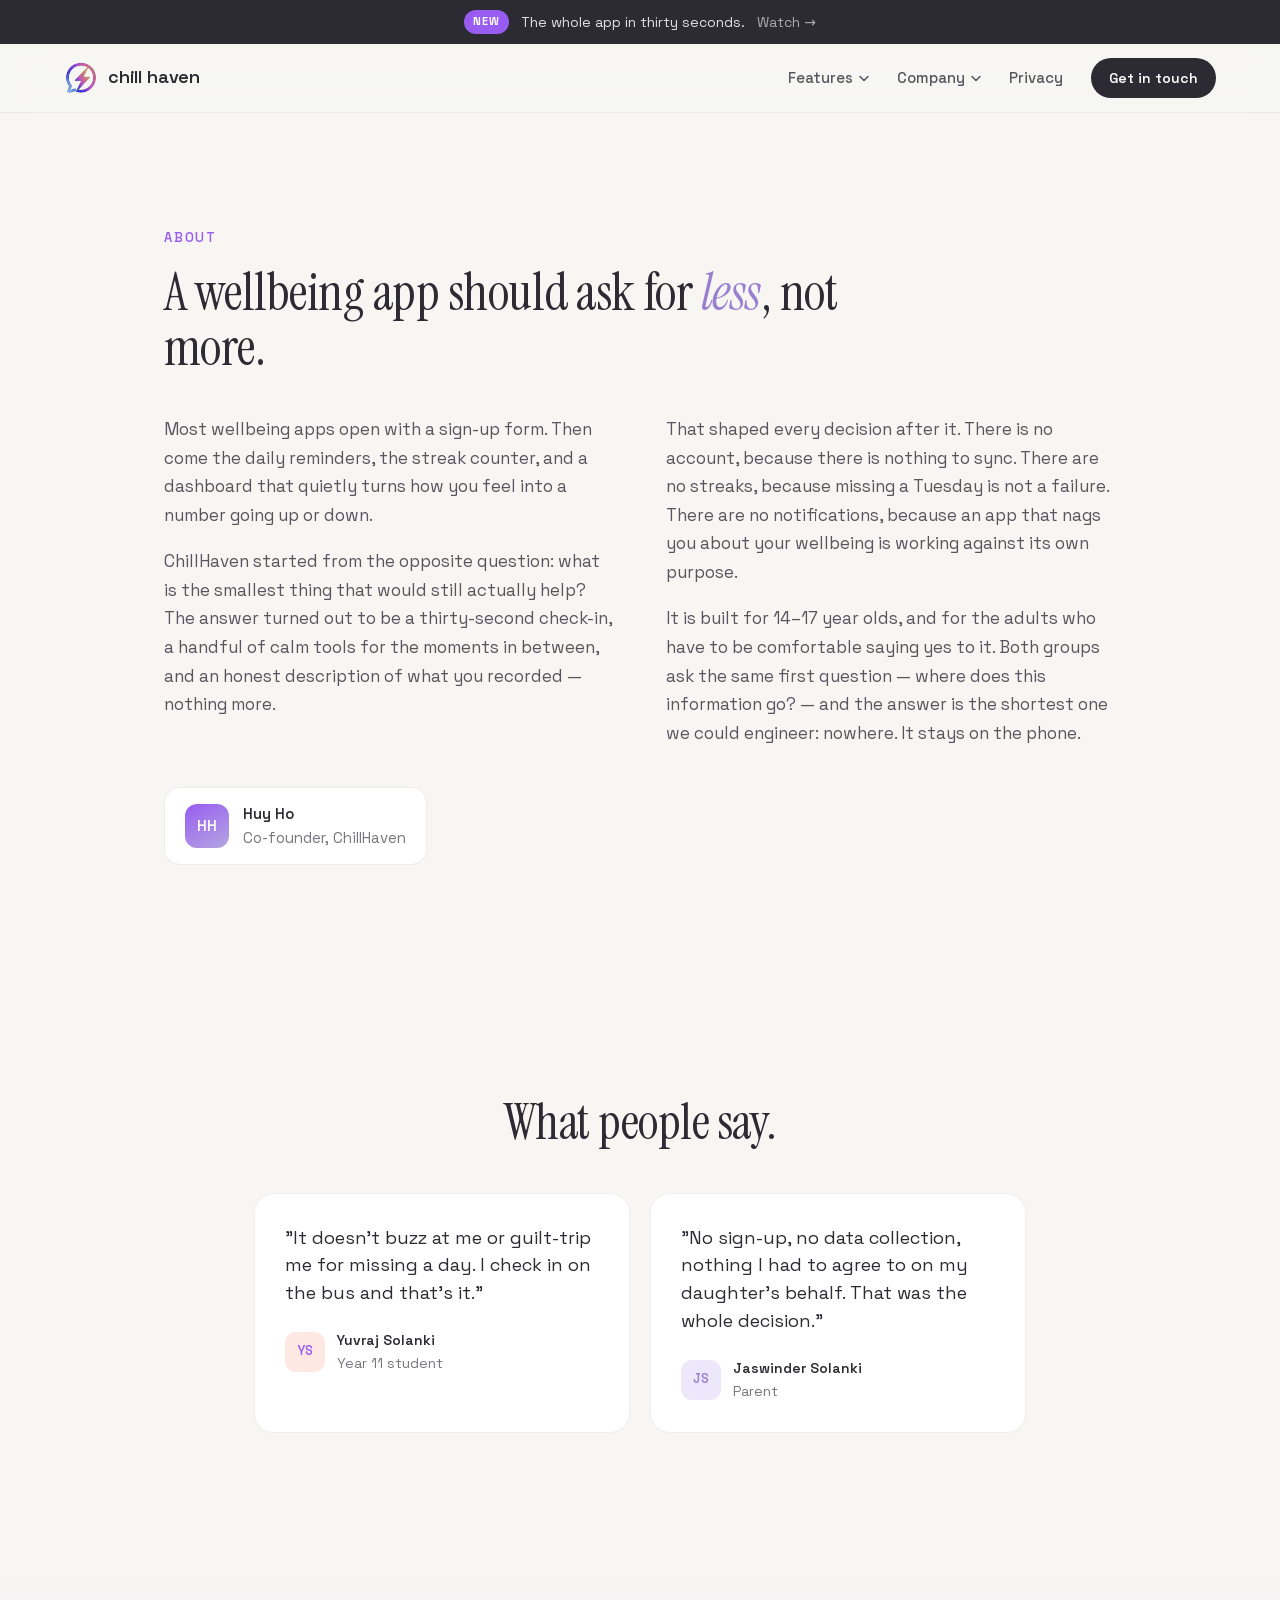
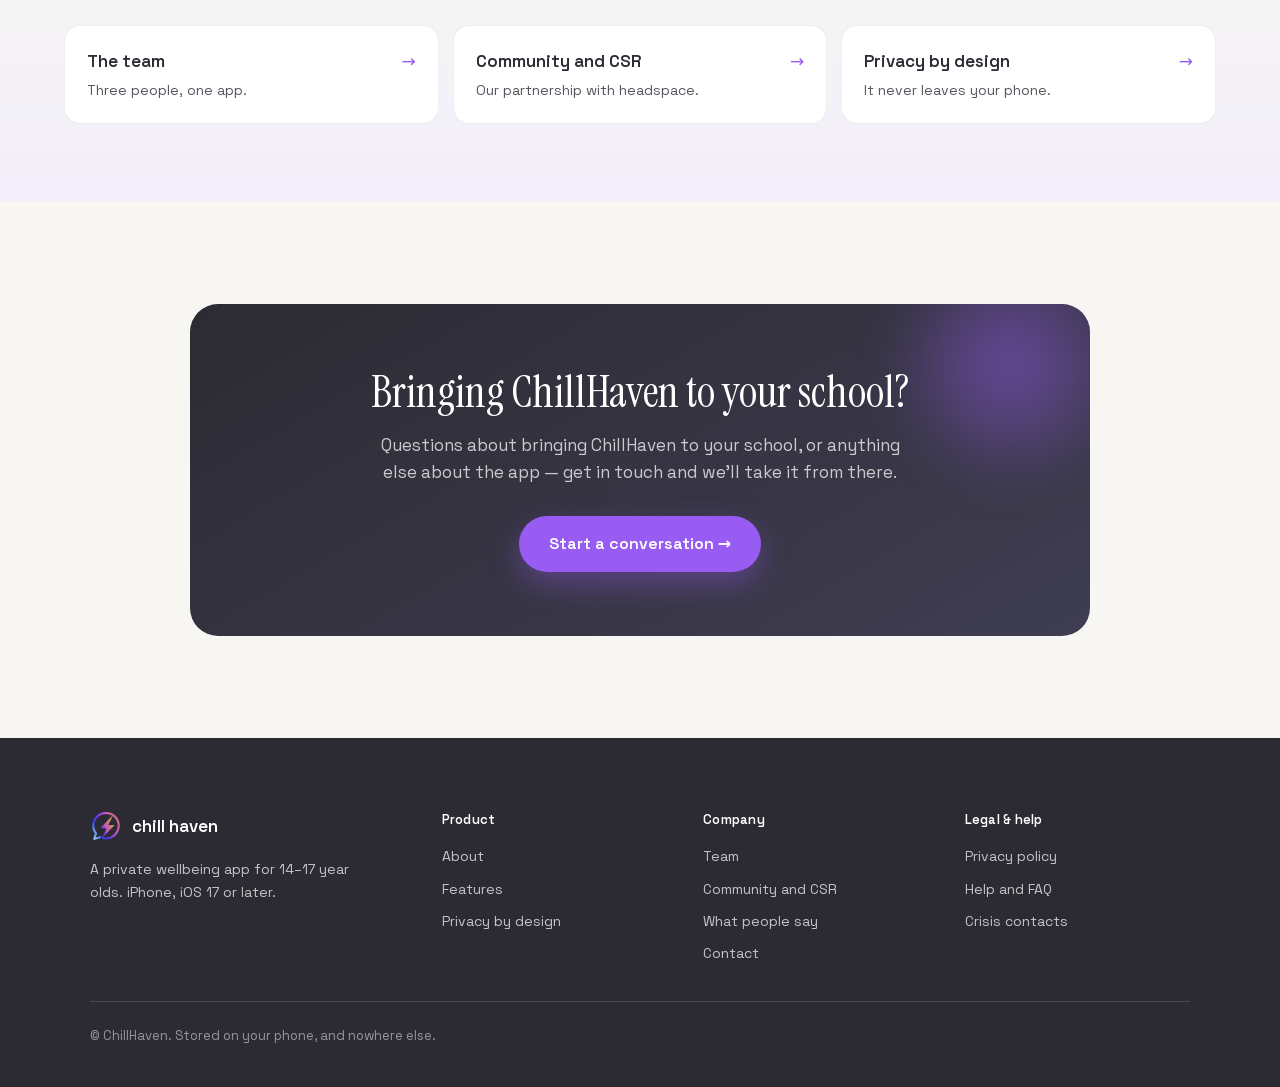
==== about.html @ 998ccf7f "Give every nav item its own page The header mixed same-page anchors with real pages, so half the nav" ====
<!doctype html>
<html lang="en"><head><meta charset="utf-8"><meta name="viewport" content="width=device-width, initial-scale=1"><title>About — ChillHaven</title><meta name="description" content="Why ChillHaven asks for less, not more: no account, no streaks, no notifications, and nothing that leaves the phone."><meta name="theme-color" content="#f7f6f3"><link rel="icon" href="assets/logo.webp" type="image/webp"><style>
    .sc-placeholder{background:color-mix(in srgb,currentColor 8%,transparent);
      border:1px solid color-mix(in srgb,currentColor 50%,transparent);
      border-radius:2px;box-sizing:border-box;overflow:hidden}
    @keyframes sc-shine{0%{background-position:100% 50%}100%{background-position:0% 50%}}
    html.sc-dc-streaming .sc-placeholder,
    html.sc-dc-streaming .sc-interp.sc-missing{position:relative;
      background:color-mix(in srgb,currentColor 5%,transparent);
      border-color:transparent}
    html.sc-dc-streaming .sc-placeholder::before,
    html.sc-dc-streaming .sc-interp.sc-missing::before{content:'';
      position:absolute;inset:0;pointer-events:none;
      background:linear-gradient(90deg,rgba(217,119,87,0) 25%,rgba(247,225,211,.95) 37%,rgba(217,119,87,0) 63%);
      background-size:400% 100%;animation:sc-shine 1.4s ease infinite}
    html.sc-dc-streaming .sc-placeholder:nth-child(n+9 of .sc-placeholder)::before,
    html.sc-dc-streaming .sc-interp.sc-missing:nth-child(n+9 of .sc-interp.sc-missing)::before{animation:none;
      background:color-mix(in srgb,currentColor 8%,transparent)}
    .sc-placeholder-error{padding:4px 8px;font:11px/1.4 ui-monospace,monospace;
      color:color-mix(in srgb,currentColor 70%,transparent);word-break:break-word}
    .sc-interp.sc-missing{display:inline-block;width:2em;height:1em;overflow:hidden;
      vertical-align:text-bottom;background:rgba(255,255,255,.3);border:1px solid rgba(0,0,0,.5);
      border-radius:2px;box-sizing:border-box;color:transparent;
      user-select:none}
    .sc-interp.sc-unresolved{font-family:ui-monospace,monospace;font-size:.85em;
      color:color-mix(in srgb,currentColor 50%,transparent);
      background:color-mix(in srgb,currentColor 10%,transparent);border-radius:3px;
      padding:0 3px}
    .sc-host.sc-has-error{position:relative}
    .sc-logic-error{position:absolute;top:8px;left:8px;z-index:2147483647;max-width:60ch;
      padding:6px 10px;background:#b00020;color:#fff;font:12px/1.4 ui-monospace,monospace;
      border-radius:4px;white-space:pre-wrap;pointer-events:none}
    /* Mirrors PRINT_BASELINE_CSS in apps/web deck-stage-export.ts — keep both
       in sync until dc-runtime regains a build step. */
    @media print {
      @page { margin: 0.5cm; }
      figure, table { break-inside: avoid; }
      #dc-root, #dc-root > .sc-host { height: auto; }
      *, *::before, *::after {
        print-color-adjust: exact; -webkit-print-color-adjust: exact;
        backdrop-filter: none !important; -webkit-backdrop-filter: none !important;
        animation-delay: -99s !important; animation-duration: .001s !important;
        animation-iteration-count: 1 !important; animation-fill-mode: both !important;
        animation-play-state: running !important; transition-duration: 0s !important;
      }
    }
  </style>



<style>x-dc{display:none!important}</style><style>html,body{height:100%;margin:0}#dc-root,#dc-root>.sc-host{height:100%}</style><link rel="preconnect" href="https://fonts.googleapis.com" data-dc-tpl="1"><link rel="preconnect" href="https://fonts.gstatic.com" data-dc-tpl="2"><style data-dc-tpl="3">/* latin-ext */
@font-face {
  font-family: 'Instrument Serif';
  font-style: italic;
  font-weight: 400;
  font-display: swap;
  src: url("[data-uri]") format('woff2');
  unicode-range: U+0100-02BA, U+02BD-02C5, U+02C7-02CC, U+02CE-02D7, U+02DD-02FF, U+0304, U+0308, U+0329, U+1D00-1DBF, U+1E00-1E9F, U+1EF2-1EFF, U+2020, U+20A0-20AB, U+20AD-20C0, U+2113, U+2C60-2C7F, U+A720-A7FF;
}
/* latin */
@font-face {
  font-family: 'Instrument Serif';
  font-style: italic;
  font-weight: 400;
  font-display: swap;
  src: url("[data-uri]") format('woff2');
  unicode-range: U+0000-00FF, U+0131, U+0152-0153, U+02BB-02BC, U+02C6, U+02DA, U+02DC, U+0304, U+0308, U+0329, U+2000-206F, U+20AC, U+2122, U+2191, U+2193, U+2212, U+2215, U+FEFF, U+FFFD;
}
/* latin-ext */
@font-face {
  font-family: 'Instrument Serif';
  font-style: normal;
  font-weight: 400;
  font-display: swap;
  src: url("[data-uri]") format('woff2');
  unicode-range: U+0100-02BA, U+02BD-02C5, U+02C7-02CC, U+02CE-02D7, U+02DD-02FF, U+0304, U+0308, U+0329, U+1D00-1DBF, U+1E00-1E9F, U+1EF2-1EFF, U+2020, U+20A0-20AB, U+20AD-20C0, U+2113, U+2C60-2C7F, U+A720-A7FF;
}
/* latin */
@font-face {
  font-family: 'Instrument Serif';
  font-style: normal;
  font-weight: 400;
  font-display: swap;
  src: url("[data-uri]") format('woff2');
  unicode-range: U+0000-00FF, U+0131, U+0152-0153, U+02BB-02BC, U+02C6, U+02DA, U+02DC, U+0304, U+0308, U+0329, U+2000-206F, U+20AC, U+2122, U+2191, U+2193, U+2212, U+2215, U+FEFF, U+FFFD;
}
/* vietnamese */
@font-face {
  font-family: 'Space Grotesk';
  font-style: normal;
  font-weight: 400;
  font-display: swap;
  src: url("[data-uri]") format('woff2');
  unicode-range: U+0102-0103, U+0110-0111, U+0128-0129, U+0168-0169, U+01A0-01A1, U+01AF-01B0, U+0300-0301, U+0303-0304, U+0308-0309, U+0323, U+0329, U+1EA0-1EF9, U+20AB;
}
/* latin-ext */
@font-face {
  font-family: 'Space Grotesk';
  font-style: normal;
  font-weight: 400;
  font-display: swap;
  src: url("[data-uri]") format('woff2');
  unicode-range: U+0100-02BA, U+02BD-02C5, U+02C7-02CC, U+02CE-02D7, U+02DD-02FF, U+0304, U+0308, U+0329, U+1D00-1DBF, U+1E00-1E9F, U+1EF2-1EFF, U+2020, U+20A0-20AB, U+20AD-20C0, U+2113, U+2C60-2C7F, U+A720-A7FF;
}
/* latin */
@font-face {
  font-family: 'Space Grotesk';
  font-style: normal;
  font-weight: 400;
  font-display: swap;
  src: url("[data-uri]") format('woff2');
  unicode-range: U+0000-00FF, U+0131, U+0152-0153, U+02BB-02BC, U+02C6, U+02DA, U+02DC, U+0304, U+0308, U+0329, U+2000-206F, U+20AC, U+2122, U+2191, U+2193, U+2212, U+2215, U+FEFF, U+FFFD;
}
/* vietnamese */
@font-face {
  font-family: 'Space Grotesk';
  font-style: normal;
  font-weight: 500;
  font-display: swap;
  src: url("[data-uri]") format('woff2');
  unicode-range: U+0102-0103, U+0110-0111, U+0128-0129, U+0168-0169, U+01A0-01A1, U+01AF-01B0, U+0300-0301, U+0303-0304, U+0308-0309, U+0323, U+0329, U+1EA0-1EF9, U+20AB;
}
/* latin-ext */
@font-face {
  font-family: 'Space Grotesk';
  font-style: normal;
  font-weight: 500;
  font-display: swap;
  src: url("[data-uri]") format('woff2');
  unicode-range: U+0100-02BA, U+02BD-02C5, U+02C7-02CC, U+02CE-02D7, U+02DD-02FF, U+0304, U+0308, U+0329, U+1D00-1DBF, U+1E00-1E9F, U+1EF2-1EFF, U+2020, U+20A0-20AB, U+20AD-20C0, U+2113, U+2C60-2C7F, U+A720-A7FF;
}
/* latin */
@font-face {
  font-family: 'Space Grotesk';
  font-style: normal;
  font-weight: 500;
  font-display: swap;
  src: url("[data-uri]") format('woff2');
  unicode-range: U+0000-00FF, U+0131, U+0152-0153, U+02BB-02BC, U+02C6, U+02DA, U+02DC, U+0304, U+0308, U+0329, U+2000-206F, U+20AC, U+2122, U+2191, U+2193, U+2212, U+2215, U+FEFF, U+FFFD;
}
/* vietnamese */
@font-face {
  font-family: 'Space Grotesk';
  font-style: normal;
  font-weight: 600;
  font-display: swap;
  src: url("[data-uri]") format('woff2');
  unicode-range: U+0102-0103, U+0110-0111, U+0128-0129, U+0168-0169, U+01A0-01A1, U+01AF-01B0, U+0300-0301, U+0303-0304, U+0308-0309, U+0323, U+0329, U+1EA0-1EF9, U+20AB;
}
/* latin-ext */
@font-face {
  font-family: 'Space Grotesk';
  font-style: normal;
  font-weight: 600;
  font-display: swap;
  src: url("[data-uri]") format('woff2');
  unicode-range: U+0100-02BA, U+02BD-02C5, U+02C7-02CC, U+02CE-02D7, U+02DD-02FF, U+0304, U+0308, U+0329, U+1D00-1DBF, U+1E00-1E9F, U+1EF2-1EFF, U+2020, U+20A0-20AB, U+20AD-20C0, U+2113, U+2C60-2C7F, U+A720-A7FF;
}
/* latin */
@font-face {
  font-family: 'Space Grotesk';
  font-style: normal;
  font-weight: 600;
  font-display: swap;
  src: url("[data-uri]") format('woff2');
  unicode-range: U+0000-00FF, U+0131, U+0152-0153, U+02BB-02BC, U+02C6, U+02DA, U+02DC, U+0304, U+0308, U+0329, U+2000-206F, U+20AC, U+2122, U+2191, U+2193, U+2212, U+2215, U+FEFF, U+FFFD;
}
/* vietnamese */
@font-face {
  font-family: 'Space Grotesk';
  font-style: normal;
  font-weight: 700;
  font-display: swap;
  src: url("[data-uri]") format('woff2');
  unicode-range: U+0102-0103, U+0110-0111, U+0128-0129, U+0168-0169, U+01A0-01A1, U+01AF-01B0, U+0300-0301, U+0303-0304, U+0308-0309, U+0323, U+0329, U+1EA0-1EF9, U+20AB;
}
/* latin-ext */
@font-face {
  font-family: 'Space Grotesk';
  font-style: normal;
  font-weight: 700;
  font-display: swap;
  src: url("[data-uri]") format('woff2');
  unicode-range: U+0100-02BA, U+02BD-02C5, U+02C7-02CC, U+02CE-02D7, U+02DD-02FF, U+0304, U+0308, U+0329, U+1D00-1DBF, U+1E00-1E9F, U+1EF2-1EFF, U+2020, U+20A0-20AB, U+20AD-20C0, U+2113, U+2C60-2C7F, U+A720-A7FF;
}
/* latin */
@font-face {
  font-family: 'Space Grotesk';
  font-style: normal;
  font-weight: 700;
  font-display: swap;
  src: url("[data-uri]") format('woff2');
  unicode-range: U+0000-00FF, U+0131, U+0152-0153, U+02BB-02BC, U+02C6, U+02DA, U+02DC, U+0304, U+0308, U+0329, U+2000-206F, U+20AC, U+2122, U+2191, U+2193, U+2212, U+2215, U+FEFF, U+FFFD;
}
</style><style data-dc-tpl="5">
  *{box-sizing:border-box}
  html{scroll-behavior:smooth}
  body{margin:0;background:#f7f6f3;color:#2c2b33;font-family:'Space Grotesk',system-ui,sans-serif;-webkit-font-smoothing:antialiased;font-size:17px;line-height:1.6}
  a{color:#995cf2;text-decoration:none}
  a:hover{color:#7a44cc}
  ::selection{background:#ffd9d3;color:#2c2b33}
  @keyframes floaty{0%,100%{transform:translateY(0)}50%{transform:translateY(-14px)}}
  @keyframes drift{0%,100%{transform:translate(0,0) scale(1)}50%{transform:translate(24px,-20px) scale(1.08)}}
  @keyframes breathe{0%,100%{transform:scale(1);opacity:.5}50%{transform:scale(1.18);opacity:.9}}
</style>
<style>
  .ch-bar{background:#2c2b33;color:rgba(255,255,255,.86);font-size:14px}
  .ch-bar a{display:flex;align-items:center;justify-content:center;gap:12px;
    max-width:1200px;margin:0 auto;padding:10px 24px;color:inherit;flex-wrap:wrap}
  .ch-bar a:hover{color:#fff}
  .ch-bar .tag{background:#995cf2;color:#fff;font-size:11px;font-weight:700;
    letter-spacing:.1em;text-transform:uppercase;padding:3px 9px;border-radius:999px}
  .ch-bar .go{color:rgba(255,255,255,.6)}

  .ch-nav-links{display:flex;align-items:center;gap:28px}
  .ch-link{color:#57565f;font-size:15px;font-weight:500}
  .ch-link:hover{color:#2c2b33}
  .ch-link[aria-current="page"]{color:#995cf2}

  .ch-menu{position:relative}
  .ch-menu-t{appearance:none;border:0;background:none;padding:0;cursor:pointer;
    display:inline-flex;align-items:center;gap:6px;
    font:inherit;font-size:15px;font-weight:500;color:#57565f;letter-spacing:inherit}
  .ch-menu-t:hover,.ch-menu:hover .ch-menu-t,.ch-menu:focus-within .ch-menu-t{color:#2c2b33}
  .ch-menu-t svg{transition:transform .18s ease}
  .ch-menu:hover .ch-menu-t svg,.ch-menu:focus-within .ch-menu-t svg{transform:rotate(180deg)}

  .ch-menu-p{position:absolute;top:calc(100% + 14px);left:-20px;z-index:80;
    width:min(92vw,560px);background:#fff;border:1px solid rgba(44,43,51,.08);
    border-radius:18px;box-shadow:0 30px 60px -24px rgba(44,43,51,.34);
    padding:20px;opacity:0;visibility:hidden;transform:translateY(-8px);
    transition:opacity .18s ease,transform .18s ease,visibility .18s}
  .ch-menu:hover .ch-menu-p,.ch-menu:focus-within .ch-menu-p{opacity:1;visibility:visible;transform:none}
  .ch-menu-p::before{content:"";position:absolute;top:-14px;left:0;right:0;height:14px}
  .ch-menu-h{margin:0 0 14px 8px;font-size:11px;font-weight:700;letter-spacing:.14em;
    text-transform:uppercase;color:#9a7fd0}
  .ch-menu-g{display:grid;grid-template-columns:1fr 1fr;gap:4px}
  .ch-menu-g a{display:flex;gap:12px;padding:10px;border-radius:12px;color:#2c2b33}
  .ch-menu-g a:hover{background:#f4f1fb;color:#2c2b33}
  .ch-menu-g strong{display:block;font-size:15px;font-weight:600}
  .ch-menu-g em{display:block;font-style:normal;font-size:13px;color:#57565f;margin-top:2px}
  .ch-thumb{flex:none;width:34px;height:46px;border-radius:7px;overflow:hidden;
    background:linear-gradient(170deg,#fff2ef,#efeafb);border:1px solid rgba(44,43,51,.1);
    background-size:cover;background-position:center top}
  .ch-dot{flex:none;width:34px;height:34px;border-radius:11px;display:grid;place-items:center;
    background:#f4f1fb;color:#995cf2;font-size:13px;font-weight:700;align-self:flex-start}

  @media (max-width:920px){
    .ch-nav-links{gap:16px}
    .ch-hide-sm{display:none}
    .ch-menu-p{position:fixed;left:12px;right:12px;width:auto;top:auto;margin-top:14px}
    .ch-menu-g{grid-template-columns:1fr}
  }
  @media (max-width:560px){
    .ch-nav{padding:12px 16px !important;gap:12px !important}
    .ch-brand-word{display:none}
    .ch-nav-links{gap:14px}
    .ch-menu-t{font-size:14px}
    .ch-cta{padding:8px 14px !important;font-size:13px !important}
    .ch-bar a{padding:9px 16px;gap:8px;font-size:13px}
  }
</style>
</head>
<body>
<div id="dc-root"><div class="sc-host" data-sc-name="index"><div data-dc-tpl="6" style="overflow-x: hidden;"><div class="ch-bar">
  <a href="index.html#film"><span class="tag">New</span><span>The whole app in thirty seconds.</span><span class="go">Watch &rarr;</span></a>
</div>
<header style="position: sticky; top: 0px; z-index: 60; backdrop-filter: blur(14px); background: rgba(247, 246, 243, 0.78); border-bottom: 1px solid rgba(44, 43, 51, 0.07);">
  <nav class="ch-nav" style="max-width: 1200px; margin: 0px auto; padding: 14px 24px; display: flex; align-items: center; gap: 24px;">
    <a href="index.html" style="display: flex; align-items: center; gap: 10px; color: rgb(44, 43, 51); font-weight: 600; letter-spacing: -0.01em;">
      <span style="display:grid;place-items:center;width:34px;height:34px;border-radius:11px;overflow:hidden;background:transparent;flex:none;"><img src="assets/mark.webp" alt="" width="34" height="34" style="width:100%;height:100%;object-fit:contain;display:block;"></span>
      <span class="ch-brand-word" style="font-size: 18px;">chill haven</span>
    </a>
    <div style="flex: 1 1 0%;"></div>
    <div class="ch-nav-links">
      <div class="ch-menu">
        <button class="ch-menu-t" type="button">Features<svg width="10" height="7" viewBox="0 0 10 7" fill="none" aria-hidden="true"><path d="M1 1.5 5 5.5 9 1.5" stroke="currentColor" stroke-width="1.6" stroke-linecap="round" stroke-linejoin="round"/></svg></button>
        <div class="ch-menu-p">
          <p class="ch-menu-h">Features</p>
          <div class="ch-menu-g"><a href="check-in.html"><span class="ch-thumb" style="background-image:url(&quot;assets/checkIn.webp&quot;)"></span><span><strong>Check In</strong><em>Thirty seconds, then you're done</em></span></a><a href="sleep.html"><span class="ch-thumb" style="background-image:url(&quot;assets/sleep.webp&quot;)"></span><span><strong>Sleep</strong><em>Bedtime, wake time, how it went</em></span></a><a href="routines.html"><span class="ch-thumb" style="background-image:url(&quot;assets/routines.webp&quot;)"></span><span><strong>Routines</strong><em>No streak to break</em></span></a><a href="calm-tools.html"><span class="ch-thumb" style="background-image:url(&quot;assets/calmTools.webp&quot;)"></span><span><strong>Calm Tools</strong><em>For when you need to slow down</em></span></a><a href="insights.html"><span class="ch-thumb" style="background-image:url(&quot;assets/insights.webp&quot;)"></span><span><strong>Insights</strong><em>Trends, in ordinary sentences</em></span></a></div>
        </div>
      </div>
      <div class="ch-menu">
        <button class="ch-menu-t" type="button">Company<svg width="10" height="7" viewBox="0 0 10 7" fill="none" aria-hidden="true"><path d="M1 1.5 5 5.5 9 1.5" stroke="currentColor" stroke-width="1.6" stroke-linecap="round" stroke-linejoin="round"/></svg></button>
        <div class="ch-menu-p">
          <p class="ch-menu-h">Company</p>
          <div class="ch-menu-g"><a href="about.html"><span class="ch-dot">A</span><span><strong>About</strong><em>Why the app asks for less</em></span></a><a href="team.html"><span class="ch-dot">T</span><span><strong>Team</strong><em>Three people, one app</em></span></a><a href="community.html"><span class="ch-dot">C</span><span><strong>Community and CSR</strong><em>Our partnership with headspace</em></span></a><a href="support.html"><span class="ch-dot">H</span><span><strong>Help and FAQ</strong><em>Common questions, answered</em></span></a></div>
        </div>
      </div>
      <a class="ch-link ch-hide-sm" href="privacy.html">Privacy</a>
      <a class="ch-cta" href="support.html#contact" style="display: inline-flex; align-items: center; padding: 9px 18px; border-radius: 999px; background: rgb(44, 43, 51); color: rgb(255, 255, 255); font-size: 14px; font-weight: 600;">Get in touch</a>
    </div>
  </nav>
</header><section data-dc-tpl="68" id="about" style="padding: clamp(72px, 9vw, 130px) 0px;">
  <div data-dc-tpl="69" style="max-width: 1000px; margin: 0px auto; padding: 0px 24px;">
    <p data-dc-tpl="70" data-reveal="" style="margin: 0px; font-size: 13px; font-weight: 600; letter-spacing: 0.14em; text-transform: uppercase; color: rgb(153, 92, 242); opacity: 0; transform: translateY(28px); transition: opacity 0.8s cubic-bezier(0.2, 0.7, 0.2, 1), transform 0.8s cubic-bezier(0.2, 0.7, 0.2, 1);">About</p>
    <h2 data-dc-tpl="71" data-reveal="" data-reveal-delay="60" style="margin: 16px 0px 0px; max-width: 760px; font-family: &quot;Instrument Serif&quot;, serif; font-weight: 400; font-size: clamp(30px, 4.4vw, 52px); line-height: 1.06; letter-spacing: -0.01em; opacity: 0; transform: translateY(28px); transition: opacity 0.8s cubic-bezier(0.2, 0.7, 0.2, 1) 60ms, transform 0.8s cubic-bezier(0.2, 0.7, 0.2, 1) 60ms;">A wellbeing app should ask for <span data-dc-tpl="72" style="font-style: italic; color: rgb(154, 127, 208);">less</span>, not more.</h2>
    <div data-dc-tpl="73" style="margin: 40px 0px 0px; display: grid; grid-template-columns: 1fr 1fr; gap: clamp(24px, 4vw, 56px);">
      <div data-dc-tpl="74" data-reveal="" data-reveal-delay="80" style="font-size: 17px; color: rgb(87, 86, 95); line-height: 1.68; opacity: 0; transform: translateY(28px); transition: opacity 0.8s cubic-bezier(0.2, 0.7, 0.2, 1) 80ms, transform 0.8s cubic-bezier(0.2, 0.7, 0.2, 1) 80ms;">
        <p data-dc-tpl="75" style="margin: 0px 0px 18px;">Most wellbeing apps open with a sign-up form. Then come the daily reminders, the streak counter, and a dashboard that quietly turns how you feel into a number going up or down.</p>
        <p data-dc-tpl="76" style="margin: 0px;">ChillHaven started from the opposite question: what is the smallest thing that would still actually help? The answer turned out to be a thirty-second check-in, a handful of calm tools for the moments in between, and an honest description of what you recorded — nothing more.</p>
      </div>
      <div data-dc-tpl="77" data-reveal="" data-reveal-delay="160" style="font-size: 17px; color: rgb(87, 86, 95); line-height: 1.68; opacity: 0; transform: translateY(28px); transition: opacity 0.8s cubic-bezier(0.2, 0.7, 0.2, 1) 160ms, transform 0.8s cubic-bezier(0.2, 0.7, 0.2, 1) 160ms;">
        <p data-dc-tpl="78" style="margin: 0px 0px 18px;">That shaped every decision after it. There is no account, because there is nothing to sync. There are no streaks, because missing a Tuesday is not a failure. There are no notifications, because an app that nags you about your wellbeing is working against its own purpose.</p>
        <p data-dc-tpl="79" style="margin: 0px;">It is built for 14–17 year olds, and for the adults who have to be comfortable saying yes to it. Both groups ask the same first question — where does this information go? — and the answer is the shortest one we could engineer: nowhere. It stays on the phone.</p>
      </div>
    </div>
    <div data-dc-tpl="80" data-reveal="" data-reveal-delay="200" style="margin: 40px 0px 0px; display: inline-flex; align-items: center; gap: 14px; padding: 14px 20px; border-radius: 16px; background: rgb(255, 255, 255); border: 1px solid rgba(44, 43, 51, 0.08); opacity: 0; transform: translateY(28px); transition: opacity 0.8s cubic-bezier(0.2, 0.7, 0.2, 1) 200ms, transform 0.8s cubic-bezier(0.2, 0.7, 0.2, 1) 200ms;">
      <span data-dc-tpl="81" style="display: grid; place-items: center; width: 44px; height: 44px; border-radius: 12px; background: linear-gradient(150deg, rgb(153, 92, 242), rgb(179, 166, 224)); color: rgb(255, 255, 255); font-weight: 600; font-size: 15px;">HH</span>
      <span data-dc-tpl="82" style="font-size: 15px; color: rgb(44, 43, 51);"><strong data-dc-tpl="83" style="font-weight: 600;">Huy Ho</strong><br data-dc-tpl="84"><span data-dc-tpl="85" style="color: rgb(120, 118, 127);">Co-founder, ChillHaven</span></span>
    </div>
  </div></section><section data-dc-tpl="211" id="voices" style="padding: clamp(72px, 9vw, 120px) 0px;">
  <div data-dc-tpl="212" style="max-width: 820px; margin: 0px auto; padding: 0px 24px;">
    <h2 data-dc-tpl="213" data-reveal="" style="margin: 0px 0px 44px; font-family: &quot;Instrument Serif&quot;, serif; font-weight: 400; font-size: clamp(30px, 4.4vw, 50px); line-height: 1.06; letter-spacing: -0.01em; text-align: center; opacity: 0; transform: translateY(28px); transition: opacity 0.8s cubic-bezier(0.2, 0.7, 0.2, 1), transform 0.8s cubic-bezier(0.2, 0.7, 0.2, 1);">What people say.</h2>
    <div data-dc-tpl="214" style="display: grid; grid-template-columns: repeat(auto-fit, minmax(280px, 1fr)); gap: 20px;">
      <figure data-dc-tpl="215" data-reveal="" style="margin: 0px; padding: 30px; border-radius: 20px; background: rgb(255, 255, 255); border: 1px solid rgba(44, 43, 51, 0.07); opacity: 0; transform: translateY(28px); transition: opacity 0.8s cubic-bezier(0.2, 0.7, 0.2, 1), transform 0.8s cubic-bezier(0.2, 0.7, 0.2, 1);">
        <blockquote data-dc-tpl="216" style="margin: 0px; font-size: 18px; line-height: 1.55; color: rgb(44, 43, 51);">"It doesn't buzz at me or guilt-trip me for missing a day. I check in on the bus and that's it."</blockquote>
        <figcaption data-dc-tpl="217" style="margin: 22px 0px 0px; display: flex; align-items: center; gap: 12px;"><span data-dc-tpl="218" style="display: grid; place-items: center; width: 40px; height: 40px; border-radius: 11px; background: rgb(255, 231, 226); color: rgb(153, 92, 242); font-size: 13px; font-weight: 600;">YS</span><span data-dc-tpl="219" style="font-size: 14px;"><strong data-dc-tpl="220" style="font-weight: 600;">Yuvraj Solanki</strong><br data-dc-tpl="221"><span data-dc-tpl="222" style="color: rgb(120, 118, 127);">Year 11 student</span></span></figcaption>
      </figure>
      <figure data-dc-tpl="223" data-reveal="" data-reveal-delay="90" style="margin: 0px; padding: 30px; border-radius: 20px; background: rgb(255, 255, 255); border: 1px solid rgba(44, 43, 51, 0.07); opacity: 0; transform: translateY(28px); transition: opacity 0.8s cubic-bezier(0.2, 0.7, 0.2, 1) 90ms, transform 0.8s cubic-bezier(0.2, 0.7, 0.2, 1) 90ms;">
        <blockquote data-dc-tpl="224" style="margin: 0px; font-size: 18px; line-height: 1.55; color: rgb(44, 43, 51);">"No sign-up, no data collection, nothing I had to agree to on my daughter's behalf. That was the whole decision."</blockquote>
        <figcaption data-dc-tpl="225" style="margin: 22px 0px 0px; display: flex; align-items: center; gap: 12px;"><span data-dc-tpl="226" style="display: grid; place-items: center; width: 40px; height: 40px; border-radius: 11px; background: rgb(236, 231, 250); color: rgb(154, 127, 208); font-size: 13px; font-weight: 600;">JS</span><span data-dc-tpl="227" style="font-size: 14px;"><strong data-dc-tpl="228" style="font-weight: 600;">Jaswinder Solanki</strong><br data-dc-tpl="229"><span data-dc-tpl="230" style="color: rgb(120, 118, 127);">Parent</span></span></figcaption>
      </figure>
    </div>
  </div></section><section style="padding: clamp(48px, 6vw, 80px) 0px; background: linear-gradient(rgb(247, 246, 243), rgb(242, 238, 251));">
  <div style="max-width: 1200px; margin: 0px auto; padding: 0px 24px;">
    <div data-reveal="" style="display: grid; grid-template-columns: repeat(auto-fit, minmax(260px, 1fr)); gap: 14px; opacity: 0; transform: translateY(28px); transition: opacity 0.8s cubic-bezier(0.2, 0.7, 0.2, 1), transform 0.8s cubic-bezier(0.2, 0.7, 0.2, 1);">
      <a href="team.html" style="display: flex; align-items: baseline; justify-content: space-between; gap: 18px; padding: 22px; border-radius: 16px; border: 1px solid rgba(44, 43, 51, 0.08); background: rgb(255, 255, 255); color: rgb(44, 43, 51);"><span><strong style="display:block;font-size:17px;font-weight:600;">The team</strong><span style="display:block;margin-top:4px;font-size:14px;color:rgb(87, 86, 95);">Three people, one app.</span></span><span style="color: rgb(153, 92, 242);">&rarr;</span></a>
      <a href="community.html" style="display: flex; align-items: baseline; justify-content: space-between; gap: 18px; padding: 22px; border-radius: 16px; border: 1px solid rgba(44, 43, 51, 0.08); background: rgb(255, 255, 255); color: rgb(44, 43, 51);"><span><strong style="display:block;font-size:17px;font-weight:600;">Community and CSR</strong><span style="display:block;margin-top:4px;font-size:14px;color:rgb(87, 86, 95);">Our partnership with headspace.</span></span><span style="color: rgb(153, 92, 242);">&rarr;</span></a>
      <a href="privacy.html#by-design" style="display: flex; align-items: baseline; justify-content: space-between; gap: 18px; padding: 22px; border-radius: 16px; border: 1px solid rgba(44, 43, 51, 0.08); background: rgb(255, 255, 255); color: rgb(44, 43, 51);"><span><strong style="display:block;font-size:17px;font-weight:600;">Privacy by design</strong><span style="display:block;margin-top:4px;font-size:14px;color:rgb(87, 86, 95);">It never leaves your phone.</span></span><span style="color: rgb(153, 92, 242);">&rarr;</span></a>
    </div>
  </div>
</section><section data-dc-tpl="247" id="contact" style="padding: clamp(64px, 8vw, 110px) 24px;">
  <div data-dc-tpl="248" data-reveal="" style="max-width: 900px; margin: 0px auto; padding: clamp(40px, 5vw, 68px); border-radius: 28px; background: linear-gradient(150deg, rgb(44, 43, 51), rgb(63, 61, 81)); color: rgb(255, 255, 255); text-align: center; position: relative; overflow: hidden; opacity: 0; transform: translateY(28px); transition: opacity 0.8s cubic-bezier(0.2, 0.7, 0.2, 1), transform 0.8s cubic-bezier(0.2, 0.7, 0.2, 1);">
    <div data-dc-tpl="249" style="position: absolute; top: -80px; right: -60px; width: 280px; height: 280px; border-radius: 50%; background: radial-gradient(circle, rgba(153, 92, 242, 0.5), transparent 65%); filter: blur(20px);"></div>
    <div data-dc-tpl="250" style="position: relative; z-index: 1;">
      <h2 data-dc-tpl="251" style="margin: 0px; font-family: &quot;Instrument Serif&quot;, serif; font-weight: 400; font-size: clamp(28px, 4vw, 44px); line-height: 1.1;">Bringing ChillHaven to your school?</h2>
      <p data-dc-tpl="252" style="margin: 16px auto 0px; max-width: 520px; font-size: 17px; color: rgba(255, 255, 255, 0.74);">Questions about bringing ChillHaven to your school, or anything else about the app — get in touch and we'll take it from there.</p>
      <a data-dc-tpl="253" href="support.html#contact" style="display: inline-flex; align-items: center; gap: 9px; margin: 30px 0px 0px; padding: 15px 30px; border-radius: 999px; background: rgb(153, 92, 242); color: rgb(255, 255, 255); font-size: 16px; font-weight: 600; box-shadow: rgba(153, 92, 242, 0.36) 0px 12px 30px;">Start a conversation →</a>
    </div>
  </div></section><footer data-dc-tpl="280" style="background: rgb(44, 43, 51); color: rgba(255, 255, 255, 0.72); padding: clamp(48px, 6vw, 72px) 24px 40px;">
  <div data-dc-tpl="281" style="max-width: 1100px; margin: 0px auto; display: grid; grid-template-columns: 1.4fr 1fr 1fr 1fr; gap: 36px;">
    <div data-dc-tpl="282">
      <a data-dc-tpl="283" href="index.html" style="display: flex; align-items: center; gap: 10px; color: rgb(255, 255, 255); font-weight: 600;"><span style="display:grid;place-items:center;width:32px;height:32px;border-radius:10px;overflow:hidden;background:transparent;flex:none;"><img src="assets/mark.webp" alt="" width="32" height="32" style="width:100%;height:100%;object-fit:contain;display:block;"></span>chill haven</a>
      <p data-dc-tpl="285" style="margin: 16px 0px 0px; font-size: 14px; max-width: 260px; line-height: 1.6;">A private wellbeing app for 14–17 year olds. iPhone, iOS 17 or later.</p>
    </div>
    <div data-dc-tpl="286">
      <p data-dc-tpl="287" style="margin: 0px 0px 14px; font-size: 13px; font-weight: 600; color: rgb(255, 255, 255); letter-spacing: 0.02em;">Product</p>
      <div data-dc-tpl="288" style="display: flex; flex-direction: column; gap: 10px; font-size: 14px;"><a data-dc-tpl="289" href="about.html" style="color: rgba(255, 255, 255, 0.72);">About</a><a data-dc-tpl="290" href="check-in.html" style="color: rgba(255, 255, 255, 0.72);">Features</a><a data-dc-tpl="291" href="privacy.html#by-design" style="color: rgba(255, 255, 255, 0.72);">Privacy by design</a></div>
    </div>
    <div data-dc-tpl="292">
      <p data-dc-tpl="293" style="margin: 0px 0px 14px; font-size: 13px; font-weight: 600; color: rgb(255, 255, 255); letter-spacing: 0.02em;">Company</p>
      <div data-dc-tpl="294" style="display: flex; flex-direction: column; gap: 10px; font-size: 14px;"><a data-dc-tpl="295" href="team.html" style="color: rgba(255, 255, 255, 0.72);">Team</a><a href="community.html" style="color: rgba(255, 255, 255, 0.72);">Community and CSR</a><a data-dc-tpl="296" href="about.html#voices" style="color: rgba(255, 255, 255, 0.72);">What people say</a><a data-dc-tpl="297" href="support.html#contact" style="color: rgba(255, 255, 255, 0.72);">Contact</a></div>
    </div>
    <div data-dc-tpl="298">
      <p data-dc-tpl="299" style="margin: 0px 0px 14px; font-size: 13px; font-weight: 600; color: rgb(255, 255, 255); letter-spacing: 0.02em;">Legal &amp; help</p>
      <div data-dc-tpl="300" style="display: flex; flex-direction: column; gap: 10px; font-size: 14px;"><a data-dc-tpl="301" href="privacy.html" style="color: rgba(255, 255, 255, 0.72);">Privacy policy</a><a data-dc-tpl="302" href="support.html" style="color: rgba(255, 255, 255, 0.72);">Help and FAQ</a><a data-dc-tpl="303" href="index.html#safety" style="color: rgba(255, 255, 255, 0.72);">Crisis contacts</a></div>
    </div>
  </div>
  <div data-dc-tpl="304" style="max-width: 1100px; margin: 36px auto 0px; padding-top: 24px; border-top: 1px solid rgba(255, 255, 255, 0.12); font-size: 13px; color: rgba(255, 255, 255, 0.5);">© ChillHaven. Stored on your phone, and nowhere else.</div></footer></div></div></div>



<noscript><style>[style*="opacity: 0"],[style*="opacity:0"]{opacity:1!important;transform:none!important}</style></noscript>
<script>
/* The design reveals blocks on scroll via inline opacity/transform. The authoring
   runtime drove that; this restores it without the rest of the bundler. */
(function () {
  var targets = [].filter.call(document.querySelectorAll('[style*="opacity"]'), function (el) {
    return el.style.opacity === '0' && /opacity/.test(el.style.transition || '');
  });
  function show(el) { el.style.opacity = '1'; el.style.transform = 'none'; }
  if (window.matchMedia && matchMedia('(prefers-reduced-motion: reduce)').matches) {
    targets.forEach(function (el) { el.style.transition = 'none'; show(el); });
    return;
  }
  if (!('IntersectionObserver' in window)) { targets.forEach(show); return; }
  var io = new IntersectionObserver(function (entries) {
    entries.forEach(function (e) { if (e.isIntersecting) { show(e.target); io.unobserve(e.target); } });
  }, { rootMargin: '0px 0px -8% 0px' });
  targets.forEach(function (el) { io.observe(el); });
})();
</script>
<script>
(function () {
  var film = document.getElementById('ch-film');
  var btn = document.getElementById('ch-film-btn');
  if (!film || !btn) return;
  var playIcon = btn.querySelector('.ch-i-play');
  var pauseIcon = btn.querySelector('.ch-i-pause');

  function sync() {
    var playing = !film.paused && !film.ended;
    btn.setAttribute('data-state', playing ? 'playing' : 'paused');
    btn.setAttribute('aria-label', playing ? 'Pause the film' : 'Play the film');
    playIcon.style.display = playing ? 'none' : 'block';
    pauseIcon.style.display = playing ? 'block' : 'none';
  }

  btn.addEventListener('click', function () { film.paused ? film.play() : film.pause(); });
  film.addEventListener('play', sync);
  film.addEventListener('pause', sync);

  if (!(window.matchMedia && matchMedia('(prefers-reduced-motion: reduce)').matches)) {
    var started = false;
    var start = function () {
      if (started) return;
      started = true;
      var p = film.play();
      if (p && p.catch) p.catch(sync);
    };
    if ('IntersectionObserver' in window) {
      var io = new IntersectionObserver(function (entries) {
        entries.forEach(function (e) { if (e.isIntersecting) { start(); io.disconnect(); } });
      }, { threshold: 0.35 });
      io.observe(film);
    } else { start(); }
  }
  sync();
})();
</script>
</body></html>
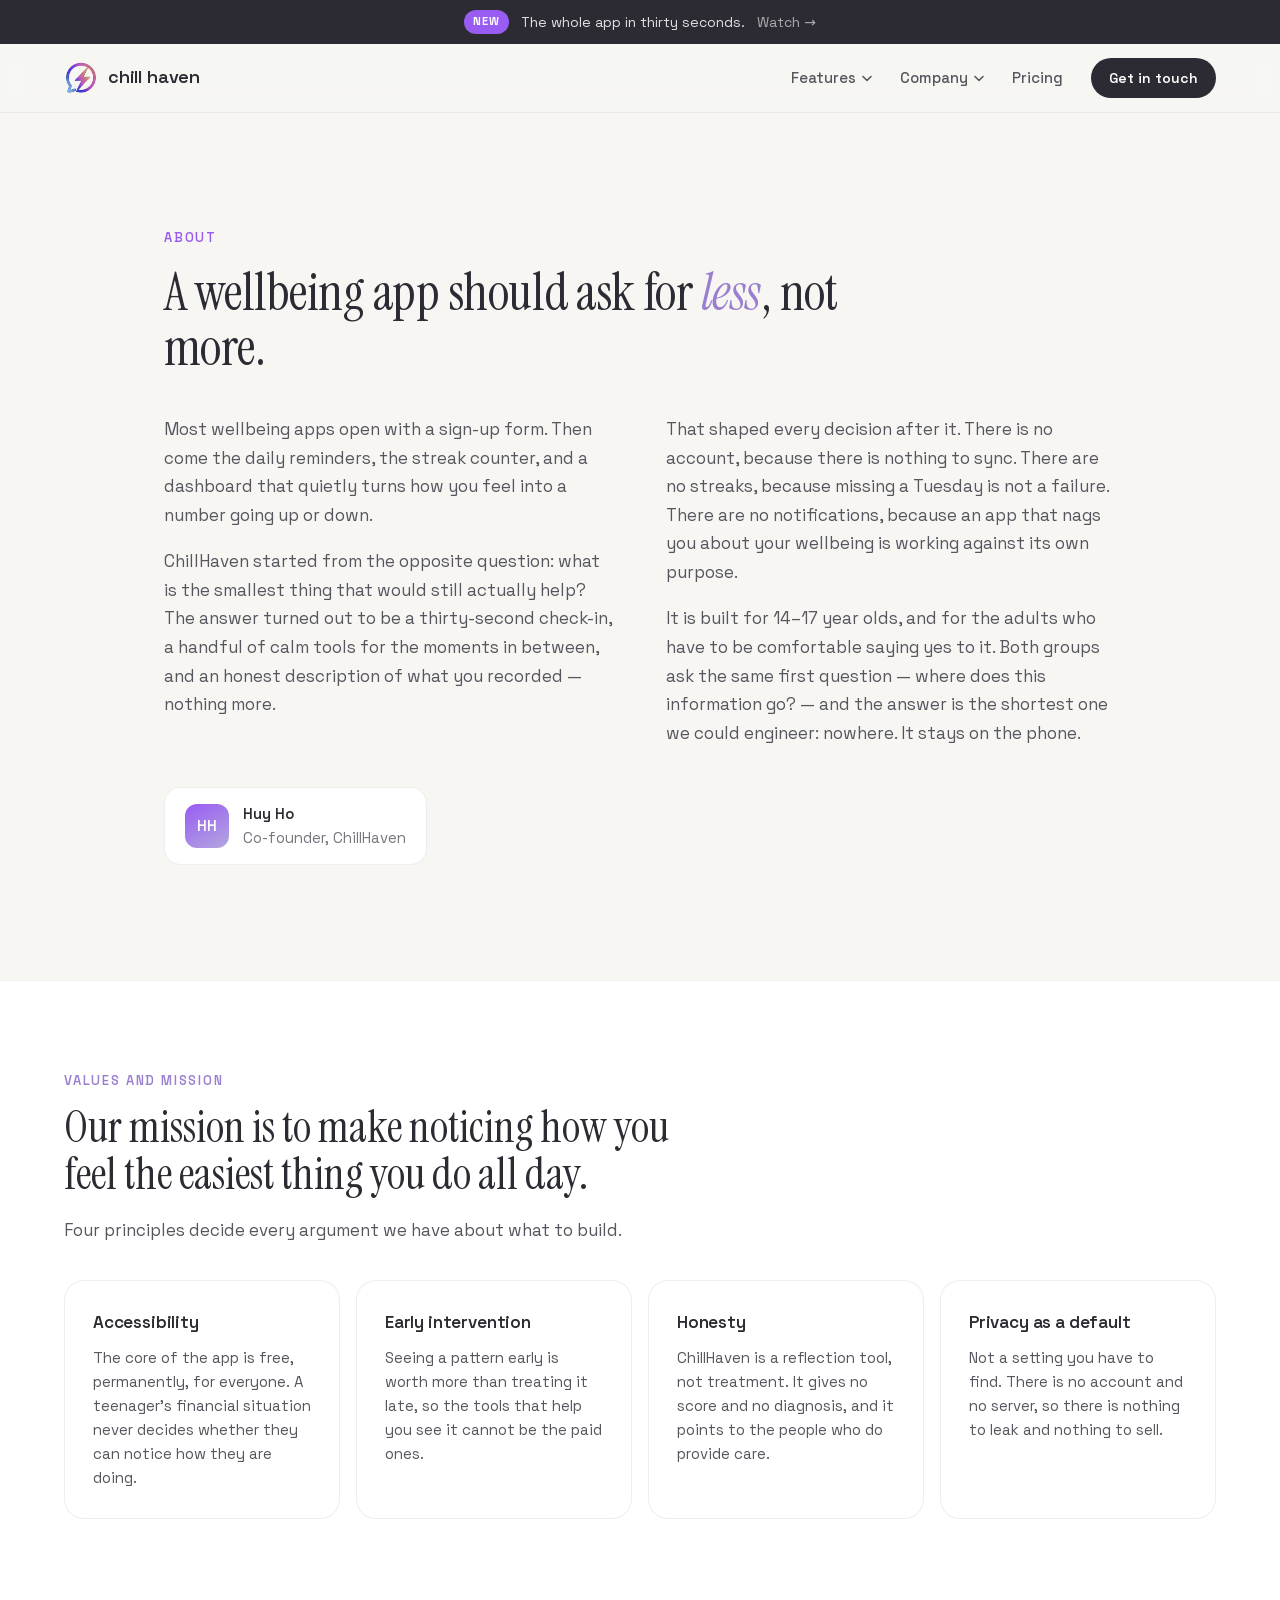
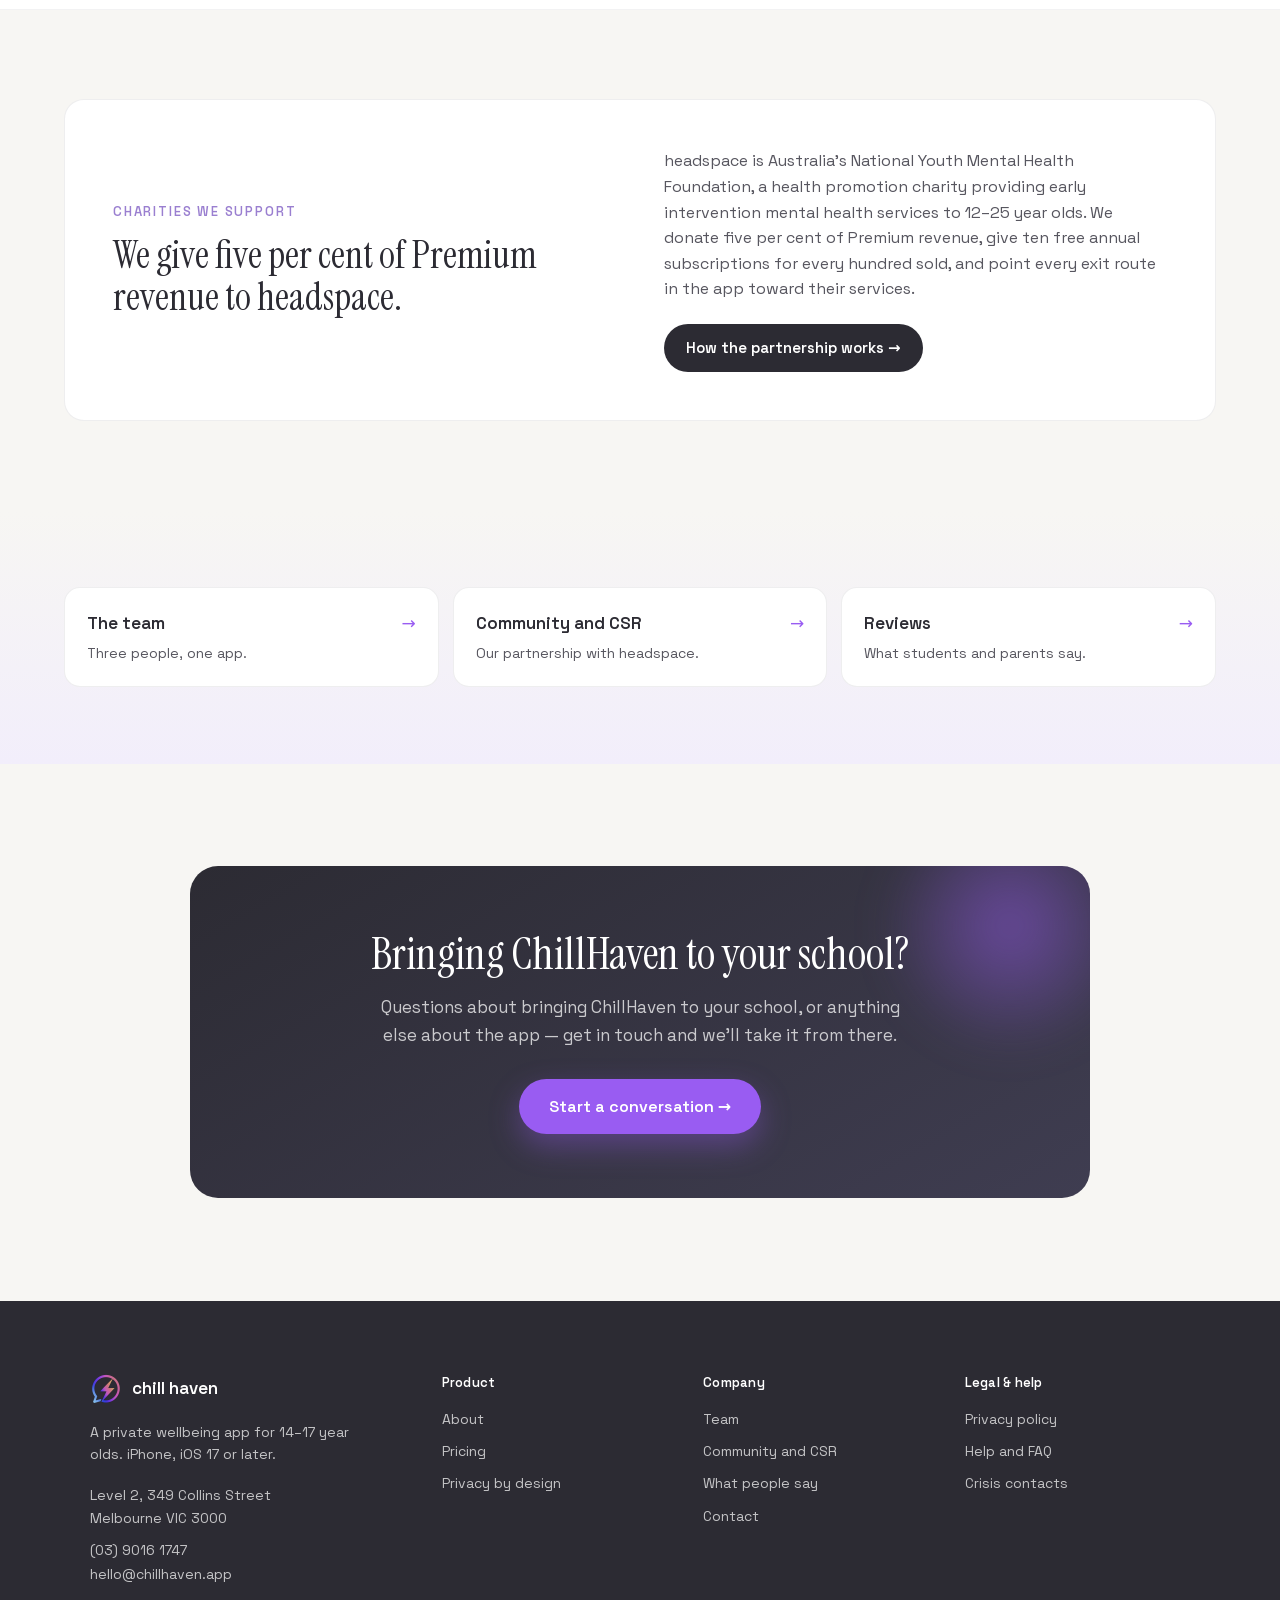
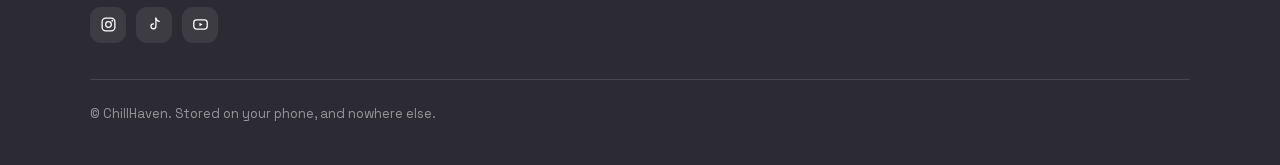
==== commit 758a1ecd: "Add QR codes for the site Four files, all encoding https://fwhuy.github.io/chill-haven/ at error cor" ====
--- a/about.html
+++ b/about.html
@@ -284,10 +284,10 @@
         <button class="ch-menu-t" type="button">Company<svg width="10" height="7" viewBox="0 0 10 7" fill="none" aria-hidden="true"><path d="M1 1.5 5 5.5 9 1.5" stroke="currentColor" stroke-width="1.6" stroke-linecap="round" stroke-linejoin="round"/></svg></button>
         <div class="ch-menu-p">
           <p class="ch-menu-h">Company</p>
-          <div class="ch-menu-g"><a href="about.html"><span class="ch-dot">A</span><span><strong>About</strong><em>Why the app asks for less</em></span></a><a href="team.html"><span class="ch-dot">T</span><span><strong>Team</strong><em>Three people, one app</em></span></a><a href="community.html"><span class="ch-dot">C</span><span><strong>Community and CSR</strong><em>Our partnership with headspace</em></span></a><a href="support.html"><span class="ch-dot">H</span><span><strong>Help and FAQ</strong><em>Common questions, answered</em></span></a></div>
+          <div class="ch-menu-g"><a href="about.html"><span class="ch-dot">A</span><span><strong>About us</strong><em>Our story, values and mission</em></span></a><a href="team.html"><span class="ch-dot">T</span><span><strong>Team</strong><em>Three people, one app</em></span></a><a href="community.html"><span class="ch-dot">C</span><span><strong>Community and CSR</strong><em>The charity we support</em></span></a><a href="reviews.html"><span class="ch-dot">R</span><span><strong>Reviews</strong><em>What students and parents say</em></span></a><a href="support.html"><span class="ch-dot">H</span><span><strong>Help and FAQ</strong><em>Common questions, answered</em></span></a><a href="privacy.html"><span class="ch-dot">P</span><span><strong>Privacy</strong><em>Where your information goes</em></span></a></div>
         </div>
       </div>
-      <a class="ch-link ch-hide-sm" href="privacy.html">Privacy</a>
+      <a class="ch-link" href="pricing.html">Pricing</a>
       <a class="ch-cta" href="support.html#contact" style="display: inline-flex; align-items: center; padding: 9px 18px; border-radius: 999px; background: rgb(44, 43, 51); color: rgb(255, 255, 255); font-size: 14px; font-weight: 600;">Get in touch</a>
     </div>
   </nav>
@@ -309,25 +309,47 @@
       <span data-dc-tpl="81" style="display: grid; place-items: center; width: 44px; height: 44px; border-radius: 12px; background: linear-gradient(150deg, rgb(153, 92, 242), rgb(179, 166, 224)); color: rgb(255, 255, 255); font-weight: 600; font-size: 15px;">HH</span>
       <span data-dc-tpl="82" style="font-size: 15px; color: rgb(44, 43, 51);"><strong data-dc-tpl="83" style="font-weight: 600;">Huy Ho</strong><br data-dc-tpl="84"><span data-dc-tpl="85" style="color: rgb(120, 118, 127);">Co-founder, ChillHaven</span></span>
     </div>
-  </div></section><section data-dc-tpl="211" id="voices" style="padding: clamp(72px, 9vw, 120px) 0px;">
-  <div data-dc-tpl="212" style="max-width: 820px; margin: 0px auto; padding: 0px 24px;">
-    <h2 data-dc-tpl="213" data-reveal="" style="margin: 0px 0px 44px; font-family: &quot;Instrument Serif&quot;, serif; font-weight: 400; font-size: clamp(30px, 4.4vw, 50px); line-height: 1.06; letter-spacing: -0.01em; text-align: center; opacity: 0; transform: translateY(28px); transition: opacity 0.8s cubic-bezier(0.2, 0.7, 0.2, 1), transform 0.8s cubic-bezier(0.2, 0.7, 0.2, 1);">What people say.</h2>
-    <div data-dc-tpl="214" style="display: grid; grid-template-columns: repeat(auto-fit, minmax(280px, 1fr)); gap: 20px;">
-      <figure data-dc-tpl="215" data-reveal="" style="margin: 0px; padding: 30px; border-radius: 20px; background: rgb(255, 255, 255); border: 1px solid rgba(44, 43, 51, 0.07); opacity: 0; transform: translateY(28px); transition: opacity 0.8s cubic-bezier(0.2, 0.7, 0.2, 1), transform 0.8s cubic-bezier(0.2, 0.7, 0.2, 1);">
-        <blockquote data-dc-tpl="216" style="margin: 0px; font-size: 18px; line-height: 1.55; color: rgb(44, 43, 51);">"It doesn't buzz at me or guilt-trip me for missing a day. I check in on the bus and that's it."</blockquote>
-        <figcaption data-dc-tpl="217" style="margin: 22px 0px 0px; display: flex; align-items: center; gap: 12px;"><span data-dc-tpl="218" style="display: grid; place-items: center; width: 40px; height: 40px; border-radius: 11px; background: rgb(255, 231, 226); color: rgb(153, 92, 242); font-size: 13px; font-weight: 600;">YS</span><span data-dc-tpl="219" style="font-size: 14px;"><strong data-dc-tpl="220" style="font-weight: 600;">Yuvraj Solanki</strong><br data-dc-tpl="221"><span data-dc-tpl="222" style="color: rgb(120, 118, 127);">Year 11 student</span></span></figcaption>
-      </figure>
-      <figure data-dc-tpl="223" data-reveal="" data-reveal-delay="90" style="margin: 0px; padding: 30px; border-radius: 20px; background: rgb(255, 255, 255); border: 1px solid rgba(44, 43, 51, 0.07); opacity: 0; transform: translateY(28px); transition: opacity 0.8s cubic-bezier(0.2, 0.7, 0.2, 1) 90ms, transform 0.8s cubic-bezier(0.2, 0.7, 0.2, 1) 90ms;">
-        <blockquote data-dc-tpl="224" style="margin: 0px; font-size: 18px; line-height: 1.55; color: rgb(44, 43, 51);">"No sign-up, no data collection, nothing I had to agree to on my daughter's behalf. That was the whole decision."</blockquote>
-        <figcaption data-dc-tpl="225" style="margin: 22px 0px 0px; display: flex; align-items: center; gap: 12px;"><span data-dc-tpl="226" style="display: grid; place-items: center; width: 40px; height: 40px; border-radius: 11px; background: rgb(236, 231, 250); color: rgb(154, 127, 208); font-size: 13px; font-weight: 600;">JS</span><span data-dc-tpl="227" style="font-size: 14px;"><strong data-dc-tpl="228" style="font-weight: 600;">Jaswinder Solanki</strong><br data-dc-tpl="229"><span data-dc-tpl="230" style="color: rgb(120, 118, 127);">Parent</span></span></figcaption>
-      </figure>
-    </div>
-  </div></section><section style="padding: clamp(48px, 6vw, 80px) 0px; background: linear-gradient(rgb(247, 246, 243), rgb(242, 238, 251));">
+  </div></section><section id="values" style="padding: clamp(56px, 7vw, 96px) 0px; background: rgb(255, 255, 255); border-top: 1px solid rgba(44, 43, 51, 0.06); border-bottom: 1px solid rgba(44, 43, 51, 0.06);">
+  <div style="max-width: 1200px; margin: 0px auto; padding: 0px 24px;">
+    <div data-reveal="" style="max-width: 660px; margin-bottom: 36px; opacity: 0; transform: translateY(28px); transition: opacity 0.8s cubic-bezier(0.2, 0.7, 0.2, 1), transform 0.8s cubic-bezier(0.2, 0.7, 0.2, 1);">
+      <p style="margin: 0px; font-size: 13px; font-weight: 600; letter-spacing: 0.14em; text-transform: uppercase; color: rgb(154, 127, 208);">Values and mission</p>
+      <h2 style="margin: 12px 0px 0px; font-family: &quot;Instrument Serif&quot;, serif; font-weight: 400; font-size: clamp(28px, 3.8vw, 44px); line-height: 1.08;">Our mission is to make noticing how you feel the easiest thing you do all day.</h2>
+      <p style="margin: 18px 0px 0px; font-size: 17px; color: rgb(87, 86, 95);">Four principles decide every argument we have about what to build.</p>
+    </div>
+    <div data-reveal="" style="display: grid; grid-template-columns: repeat(auto-fit, minmax(250px, 1fr)); gap: 16px; opacity: 0; transform: translateY(28px); transition: opacity 0.8s cubic-bezier(0.2, 0.7, 0.2, 1), transform 0.8s cubic-bezier(0.2, 0.7, 0.2, 1);"><div style="background: rgb(255, 255, 255); border: 1px solid rgba(44, 43, 51, 0.08); border-radius: 20px; padding: 28px;">
+        <h3 style="margin: 0px; font-size: 17px; font-weight: 600; letter-spacing: -0.01em;">Accessibility</h3>
+        <p style="margin: 10px 0px 0px; font-size: 15px; color: rgb(87, 86, 95);">The core of the app is free, permanently, for everyone. A teenager&rsquo;s financial situation never decides whether they can notice how they are doing.</p>
+      </div><div style="background: rgb(255, 255, 255); border: 1px solid rgba(44, 43, 51, 0.08); border-radius: 20px; padding: 28px;">
+        <h3 style="margin: 0px; font-size: 17px; font-weight: 600; letter-spacing: -0.01em;">Early intervention</h3>
+        <p style="margin: 10px 0px 0px; font-size: 15px; color: rgb(87, 86, 95);">Seeing a pattern early is worth more than treating it late, so the tools that help you see it cannot be the paid ones.</p>
+      </div><div style="background: rgb(255, 255, 255); border: 1px solid rgba(44, 43, 51, 0.08); border-radius: 20px; padding: 28px;">
+        <h3 style="margin: 0px; font-size: 17px; font-weight: 600; letter-spacing: -0.01em;">Honesty</h3>
+        <p style="margin: 10px 0px 0px; font-size: 15px; color: rgb(87, 86, 95);">ChillHaven is a reflection tool, not treatment. It gives no score and no diagnosis, and it points to the people who do provide care.</p>
+      </div><div style="background: rgb(255, 255, 255); border: 1px solid rgba(44, 43, 51, 0.08); border-radius: 20px; padding: 28px;">
+        <h3 style="margin: 0px; font-size: 17px; font-weight: 600; letter-spacing: -0.01em;">Privacy as a default</h3>
+        <p style="margin: 10px 0px 0px; font-size: 15px; color: rgb(87, 86, 95);">Not a setting you have to find. There is no account and no server, so there is nothing to leak and nothing to sell.</p>
+      </div></div>
+  </div>
+</section>
+<section id="charities" style="padding: clamp(56px, 7vw, 96px) 0px;">
+  <div style="max-width: 1200px; margin: 0px auto; padding: 0px 24px;">
+    <div data-reveal="" style="background: rgb(255, 255, 255); border: 1px solid rgba(44, 43, 51, 0.08); border-radius: 20px; padding: 28px; padding: clamp(28px, 4vw, 48px); display: grid; grid-template-columns: repeat(auto-fit, minmax(260px, 1fr)); gap: clamp(24px, 4vw, 48px); align-items: center; opacity: 0; transform: translateY(28px); transition: opacity 0.8s cubic-bezier(0.2, 0.7, 0.2, 1), transform 0.8s cubic-bezier(0.2, 0.7, 0.2, 1);">
+      <div>
+        <p style="margin: 0px; font-size: 13px; font-weight: 600; letter-spacing: 0.14em; text-transform: uppercase; color: rgb(154, 127, 208);">Charities we support</p>
+        <h2 style="margin: 12px 0px 0px; font-family: &quot;Instrument Serif&quot;, serif; font-weight: 400; font-size: clamp(26px, 3.4vw, 38px); line-height: 1.1;">We give five per cent of Premium revenue to headspace.</h2>
+      </div>
+      <div>
+        <p style="margin: 0px; font-size: 16px; color: rgb(87, 86, 95);">headspace is Australia&rsquo;s National Youth Mental Health Foundation, a health promotion charity providing early intervention mental health services to 12&ndash;25 year olds. We donate five per cent of Premium revenue, give ten free annual subscriptions for every hundred sold, and point every exit route in the app toward their services.</p>
+        <a href="community.html" style="display: inline-flex; align-items: center; margin-top: 22px; padding: 12px 22px; border-radius: 999px; background: rgb(44, 43, 51); color: rgb(255, 255, 255); font-size: 15px; font-weight: 600;">How the partnership works &rarr;</a>
+      </div>
+    </div>
+  </div>
+</section><section style="padding: clamp(48px, 6vw, 80px) 0px; background: linear-gradient(rgb(247, 246, 243), rgb(242, 238, 251));">
   <div style="max-width: 1200px; margin: 0px auto; padding: 0px 24px;">
     <div data-reveal="" style="display: grid; grid-template-columns: repeat(auto-fit, minmax(260px, 1fr)); gap: 14px; opacity: 0; transform: translateY(28px); transition: opacity 0.8s cubic-bezier(0.2, 0.7, 0.2, 1), transform 0.8s cubic-bezier(0.2, 0.7, 0.2, 1);">
       <a href="team.html" style="display: flex; align-items: baseline; justify-content: space-between; gap: 18px; padding: 22px; border-radius: 16px; border: 1px solid rgba(44, 43, 51, 0.08); background: rgb(255, 255, 255); color: rgb(44, 43, 51);"><span><strong style="display:block;font-size:17px;font-weight:600;">The team</strong><span style="display:block;margin-top:4px;font-size:14px;color:rgb(87, 86, 95);">Three people, one app.</span></span><span style="color: rgb(153, 92, 242);">&rarr;</span></a>
       <a href="community.html" style="display: flex; align-items: baseline; justify-content: space-between; gap: 18px; padding: 22px; border-radius: 16px; border: 1px solid rgba(44, 43, 51, 0.08); background: rgb(255, 255, 255); color: rgb(44, 43, 51);"><span><strong style="display:block;font-size:17px;font-weight:600;">Community and CSR</strong><span style="display:block;margin-top:4px;font-size:14px;color:rgb(87, 86, 95);">Our partnership with headspace.</span></span><span style="color: rgb(153, 92, 242);">&rarr;</span></a>
-      <a href="privacy.html#by-design" style="display: flex; align-items: baseline; justify-content: space-between; gap: 18px; padding: 22px; border-radius: 16px; border: 1px solid rgba(44, 43, 51, 0.08); background: rgb(255, 255, 255); color: rgb(44, 43, 51);"><span><strong style="display:block;font-size:17px;font-weight:600;">Privacy by design</strong><span style="display:block;margin-top:4px;font-size:14px;color:rgb(87, 86, 95);">It never leaves your phone.</span></span><span style="color: rgb(153, 92, 242);">&rarr;</span></a>
+      <a href="reviews.html" style="display: flex; align-items: baseline; justify-content: space-between; gap: 18px; padding: 22px; border-radius: 16px; border: 1px solid rgba(44, 43, 51, 0.08); background: rgb(255, 255, 255); color: rgb(44, 43, 51);"><span><strong style="display:block;font-size:17px;font-weight:600;">Reviews</strong><span style="display:block;margin-top:4px;font-size:14px;color:rgb(87, 86, 95);">What students and parents say.</span></span><span style="color: rgb(153, 92, 242);">&rarr;</span></a>
     </div>
   </div>
 </section><section data-dc-tpl="247" id="contact" style="padding: clamp(64px, 8vw, 110px) 24px;">
@@ -343,10 +365,20 @@
     <div data-dc-tpl="282">
       <a data-dc-tpl="283" href="index.html" style="display: flex; align-items: center; gap: 10px; color: rgb(255, 255, 255); font-weight: 600;"><span style="display:grid;place-items:center;width:32px;height:32px;border-radius:10px;overflow:hidden;background:transparent;flex:none;"><img src="assets/mark.webp" alt="" width="32" height="32" style="width:100%;height:100%;object-fit:contain;display:block;"></span>chill haven</a>
       <p data-dc-tpl="285" style="margin: 16px 0px 0px; font-size: 14px; max-width: 260px; line-height: 1.6;">A private wellbeing app for 14–17 year olds. iPhone, iOS 17 or later.</p>
+      <div style="margin: 18px 0px 0px; font-size: 14px; line-height: 1.7;">
+        <div>Level 2, 349 Collins Street<br>Melbourne VIC 3000</div>
+        <div style="margin-top: 8px;"><a href="tel:+61390161747" style="color: rgba(255, 255, 255, 0.72);">(03) 9016 1747</a></div>
+        <div><a href="mailto:hello@chillhaven.app" style="color: rgba(255, 255, 255, 0.72);">hello@chillhaven.app</a></div>
+      </div>
+      <div style="display: flex; gap: 10px; margin-top: 20px;">
+        <a href="https://www.instagram.com/chillhaven.app" aria-label="ChillHaven on Instagram" style="display: grid; place-items: center; width: 36px; height: 36px; border-radius: 11px; background: rgba(255, 255, 255, 0.08); color: rgb(255, 255, 255);"><svg width="17" height="17" viewBox="0 0 24 24" fill="none" aria-hidden="true"><rect x="3" y="3" width="18" height="18" rx="5" stroke="currentColor" stroke-width="1.8"/><circle cx="12" cy="12" r="4" stroke="currentColor" stroke-width="1.8"/><circle cx="17.4" cy="6.6" r="1.2" fill="currentColor"/></svg></a>
+        <a href="https://www.tiktok.com/@chillhaven.app" aria-label="ChillHaven on TikTok" style="display: grid; place-items: center; width: 36px; height: 36px; border-radius: 11px; background: rgba(255, 255, 255, 0.08); color: rgb(255, 255, 255);"><svg width="17" height="17" viewBox="0 0 24 24" fill="none" aria-hidden="true"><path d="M14 3v11.5a3.5 3.5 0 1 1-3.5-3.5" stroke="currentColor" stroke-width="1.8" stroke-linecap="round" stroke-linejoin="round"/><path d="M14 3c.4 2.6 2 4.2 4.6 4.5" stroke="currentColor" stroke-width="1.8" stroke-linecap="round" stroke-linejoin="round"/></svg></a>
+        <a href="https://www.youtube.com/@chillhavenapp" aria-label="ChillHaven on YouTube" style="display: grid; place-items: center; width: 36px; height: 36px; border-radius: 11px; background: rgba(255, 255, 255, 0.08); color: rgb(255, 255, 255);"><svg width="17" height="17" viewBox="0 0 24 24" fill="none" aria-hidden="true"><rect x="2.5" y="5.5" width="19" height="13" rx="4" stroke="currentColor" stroke-width="1.8"/><path d="M10.5 9.5l4.5 2.5-4.5 2.5z" fill="currentColor"/></svg></a>
+      </div>
     </div>
     <div data-dc-tpl="286">
       <p data-dc-tpl="287" style="margin: 0px 0px 14px; font-size: 13px; font-weight: 600; color: rgb(255, 255, 255); letter-spacing: 0.02em;">Product</p>
-      <div data-dc-tpl="288" style="display: flex; flex-direction: column; gap: 10px; font-size: 14px;"><a data-dc-tpl="289" href="about.html" style="color: rgba(255, 255, 255, 0.72);">About</a><a data-dc-tpl="290" href="check-in.html" style="color: rgba(255, 255, 255, 0.72);">Features</a><a data-dc-tpl="291" href="privacy.html#by-design" style="color: rgba(255, 255, 255, 0.72);">Privacy by design</a></div>
+      <div data-dc-tpl="288" style="display: flex; flex-direction: column; gap: 10px; font-size: 14px;"><a data-dc-tpl="289" href="about.html" style="color: rgba(255, 255, 255, 0.72);">About</a><a data-dc-tpl="290" href="pricing.html" style="color: rgba(255, 255, 255, 0.72);">Pricing</a><a data-dc-tpl="291" href="privacy.html#by-design" style="color: rgba(255, 255, 255, 0.72);">Privacy by design</a></div>
     </div>
     <div data-dc-tpl="292">
       <p data-dc-tpl="293" style="margin: 0px 0px 14px; font-size: 13px; font-weight: 600; color: rgb(255, 255, 255); letter-spacing: 0.02em;">Company</p>
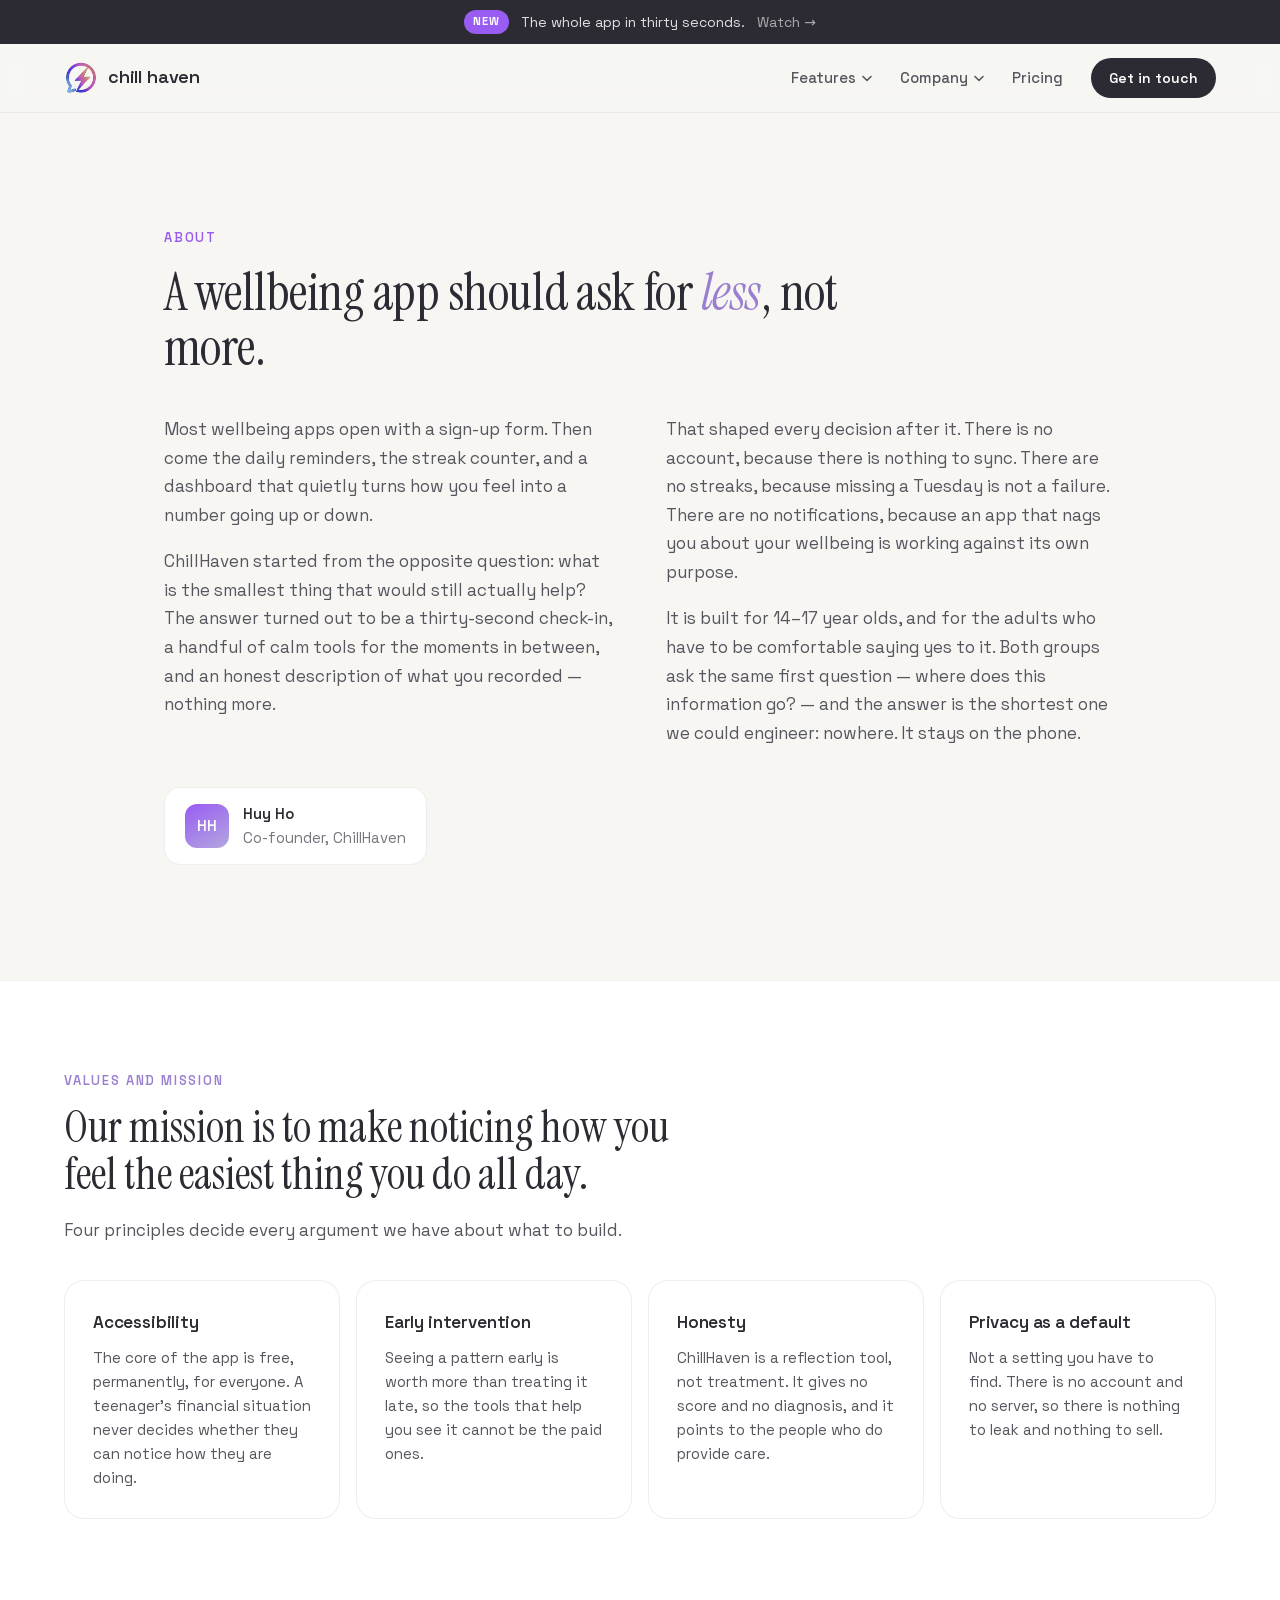
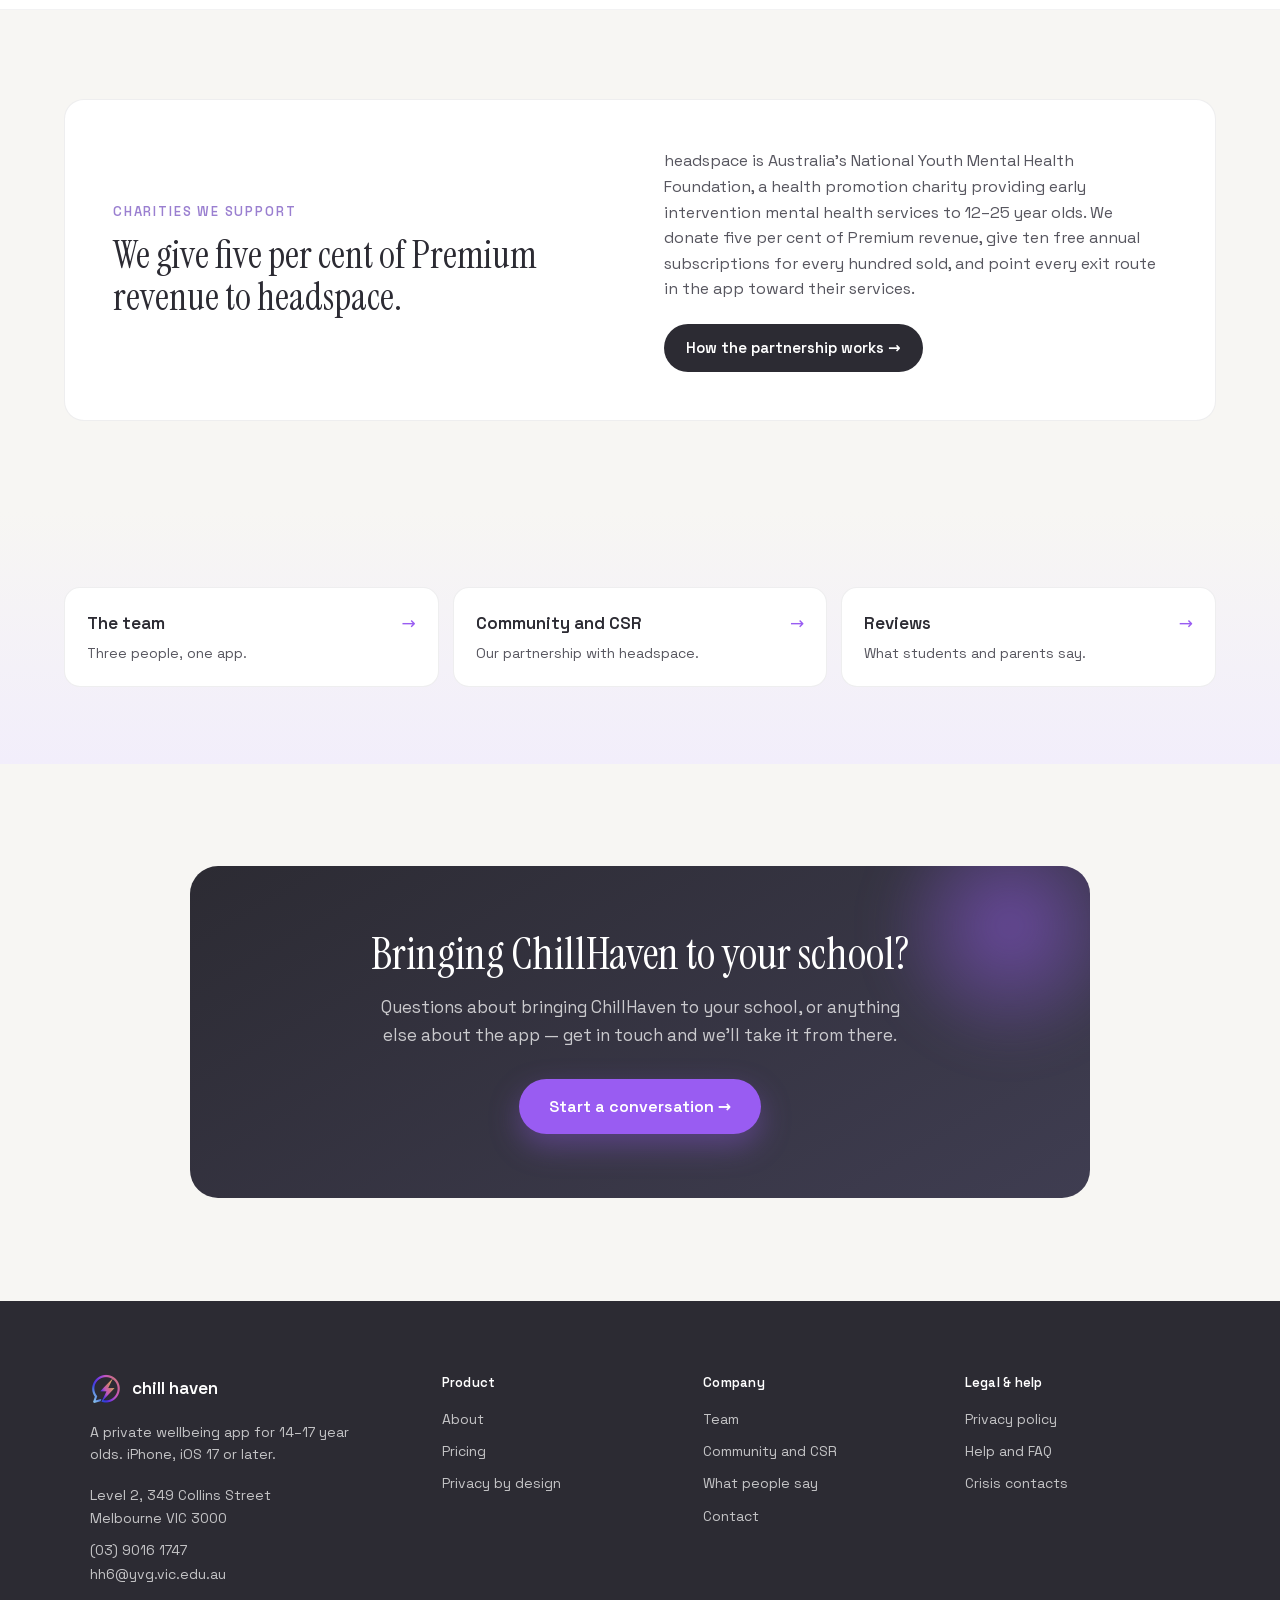
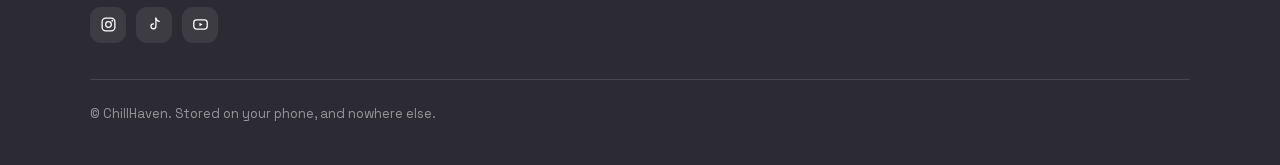
==== commit 6e69ad6d: "Add pricing, reviews and real contact details Working through the additional instructions handed out" ====
--- a/about.html
+++ b/about.html
@@ -368,7 +368,7 @@
       <div style="margin: 18px 0px 0px; font-size: 14px; line-height: 1.7;">
         <div>Level 2, 349 Collins Street<br>Melbourne VIC 3000</div>
         <div style="margin-top: 8px;"><a href="tel:+61390161747" style="color: rgba(255, 255, 255, 0.72);">(03) 9016 1747</a></div>
-        <div><a href="mailto:hello@chillhaven.app" style="color: rgba(255, 255, 255, 0.72);">hello@chillhaven.app</a></div>
+        <div><a href="mailto:hh6@yvg.vic.edu.au" style="color: rgba(255, 255, 255, 0.72);">hh6@yvg.vic.edu.au</a></div>
       </div>
       <div style="display: flex; gap: 10px; margin-top: 20px;">
         <a href="https://www.instagram.com/chillhaven.app" aria-label="ChillHaven on Instagram" style="display: grid; place-items: center; width: 36px; height: 36px; border-radius: 11px; background: rgba(255, 255, 255, 0.08); color: rgb(255, 255, 255);"><svg width="17" height="17" viewBox="0 0 24 24" fill="none" aria-hidden="true"><rect x="3" y="3" width="18" height="18" rx="5" stroke="currentColor" stroke-width="1.8"/><circle cx="12" cy="12" r="4" stroke="currentColor" stroke-width="1.8"/><circle cx="17.4" cy="6.6" r="1.2" fill="currentColor"/></svg></a>
@@ -382,7 +382,7 @@
     </div>
     <div data-dc-tpl="292">
       <p data-dc-tpl="293" style="margin: 0px 0px 14px; font-size: 13px; font-weight: 600; color: rgb(255, 255, 255); letter-spacing: 0.02em;">Company</p>
-      <div data-dc-tpl="294" style="display: flex; flex-direction: column; gap: 10px; font-size: 14px;"><a data-dc-tpl="295" href="team.html" style="color: rgba(255, 255, 255, 0.72);">Team</a><a href="community.html" style="color: rgba(255, 255, 255, 0.72);">Community and CSR</a><a data-dc-tpl="296" href="about.html#voices" style="color: rgba(255, 255, 255, 0.72);">What people say</a><a data-dc-tpl="297" href="support.html#contact" style="color: rgba(255, 255, 255, 0.72);">Contact</a></div>
+      <div data-dc-tpl="294" style="display: flex; flex-direction: column; gap: 10px; font-size: 14px;"><a data-dc-tpl="295" href="team.html" style="color: rgba(255, 255, 255, 0.72);">Team</a><a href="community.html" style="color: rgba(255, 255, 255, 0.72);">Community and CSR</a><a data-dc-tpl="296" href="reviews.html" style="color: rgba(255, 255, 255, 0.72);">What people say</a><a data-dc-tpl="297" href="support.html#contact" style="color: rgba(255, 255, 255, 0.72);">Contact</a></div>
     </div>
     <div data-dc-tpl="298">
       <p data-dc-tpl="299" style="margin: 0px 0px 14px; font-size: 13px; font-weight: 600; color: rgb(255, 255, 255); letter-spacing: 0.02em;">Legal &amp; help</p>
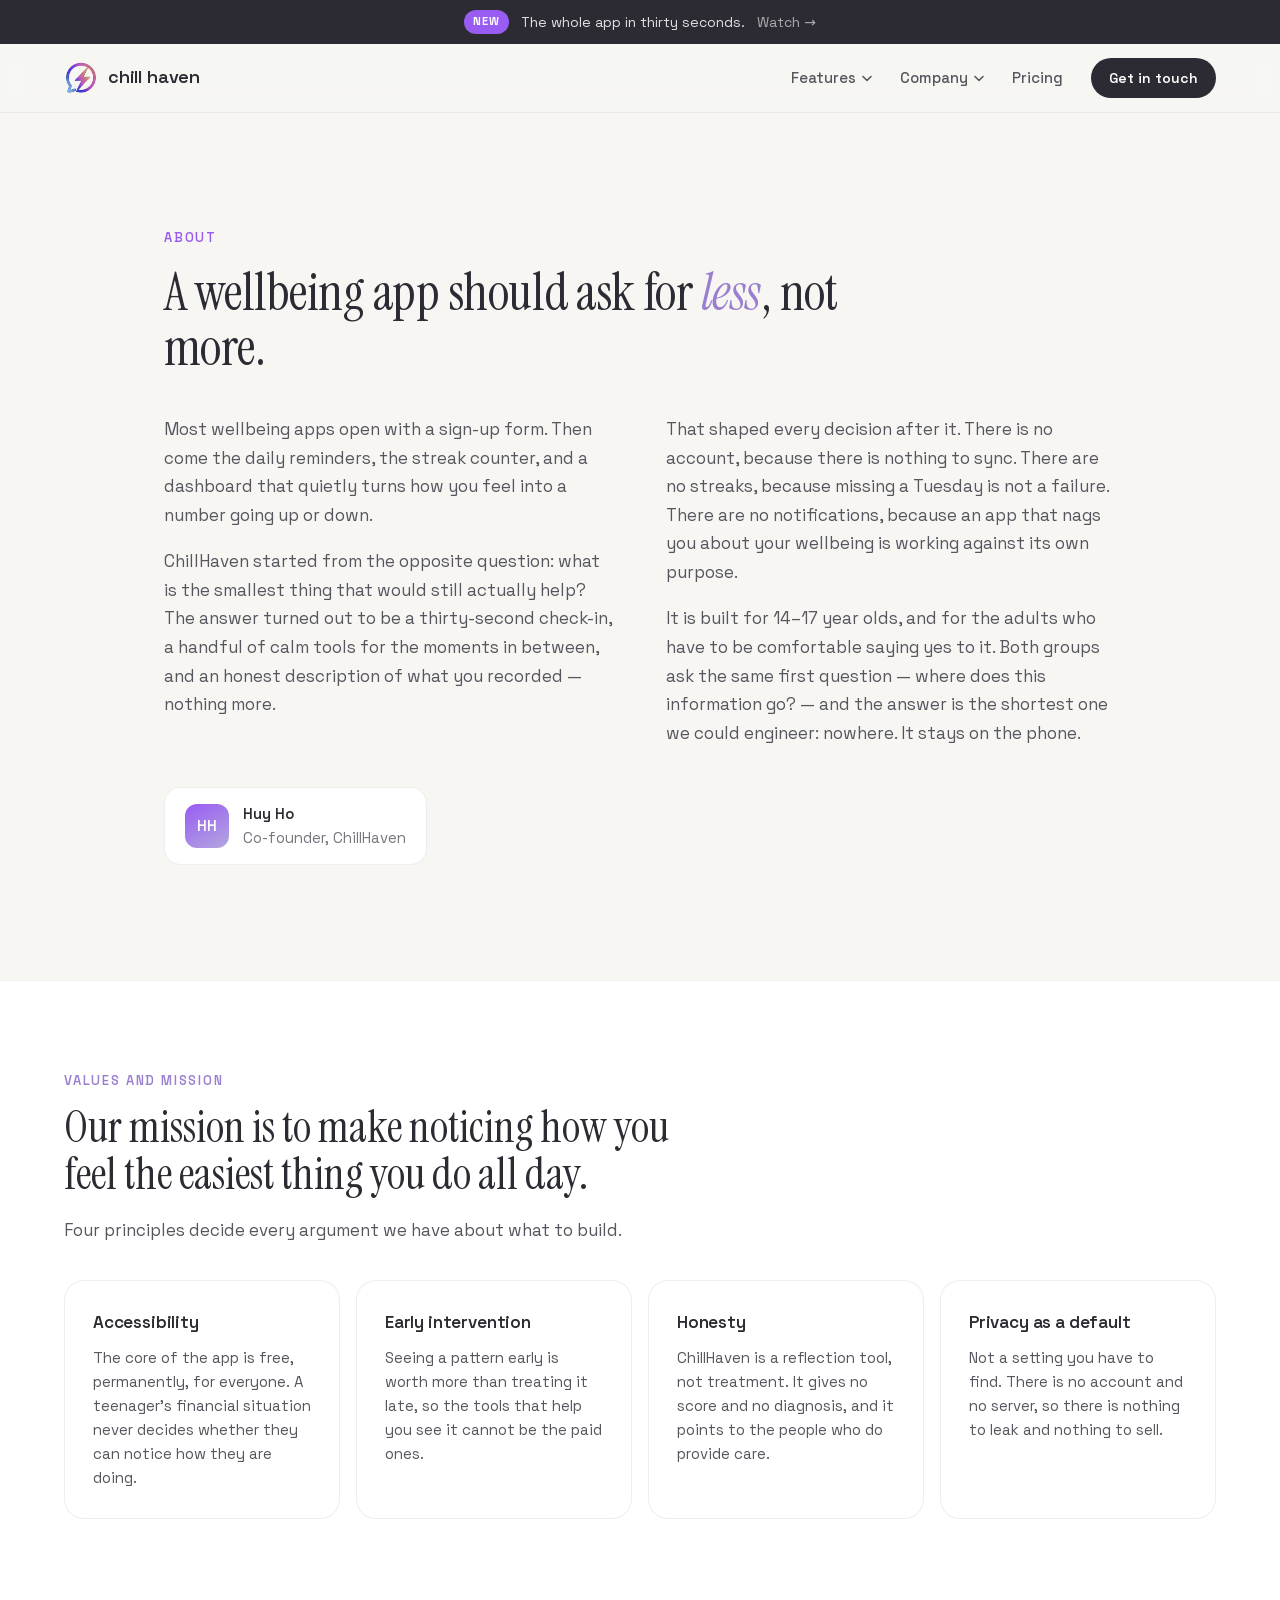
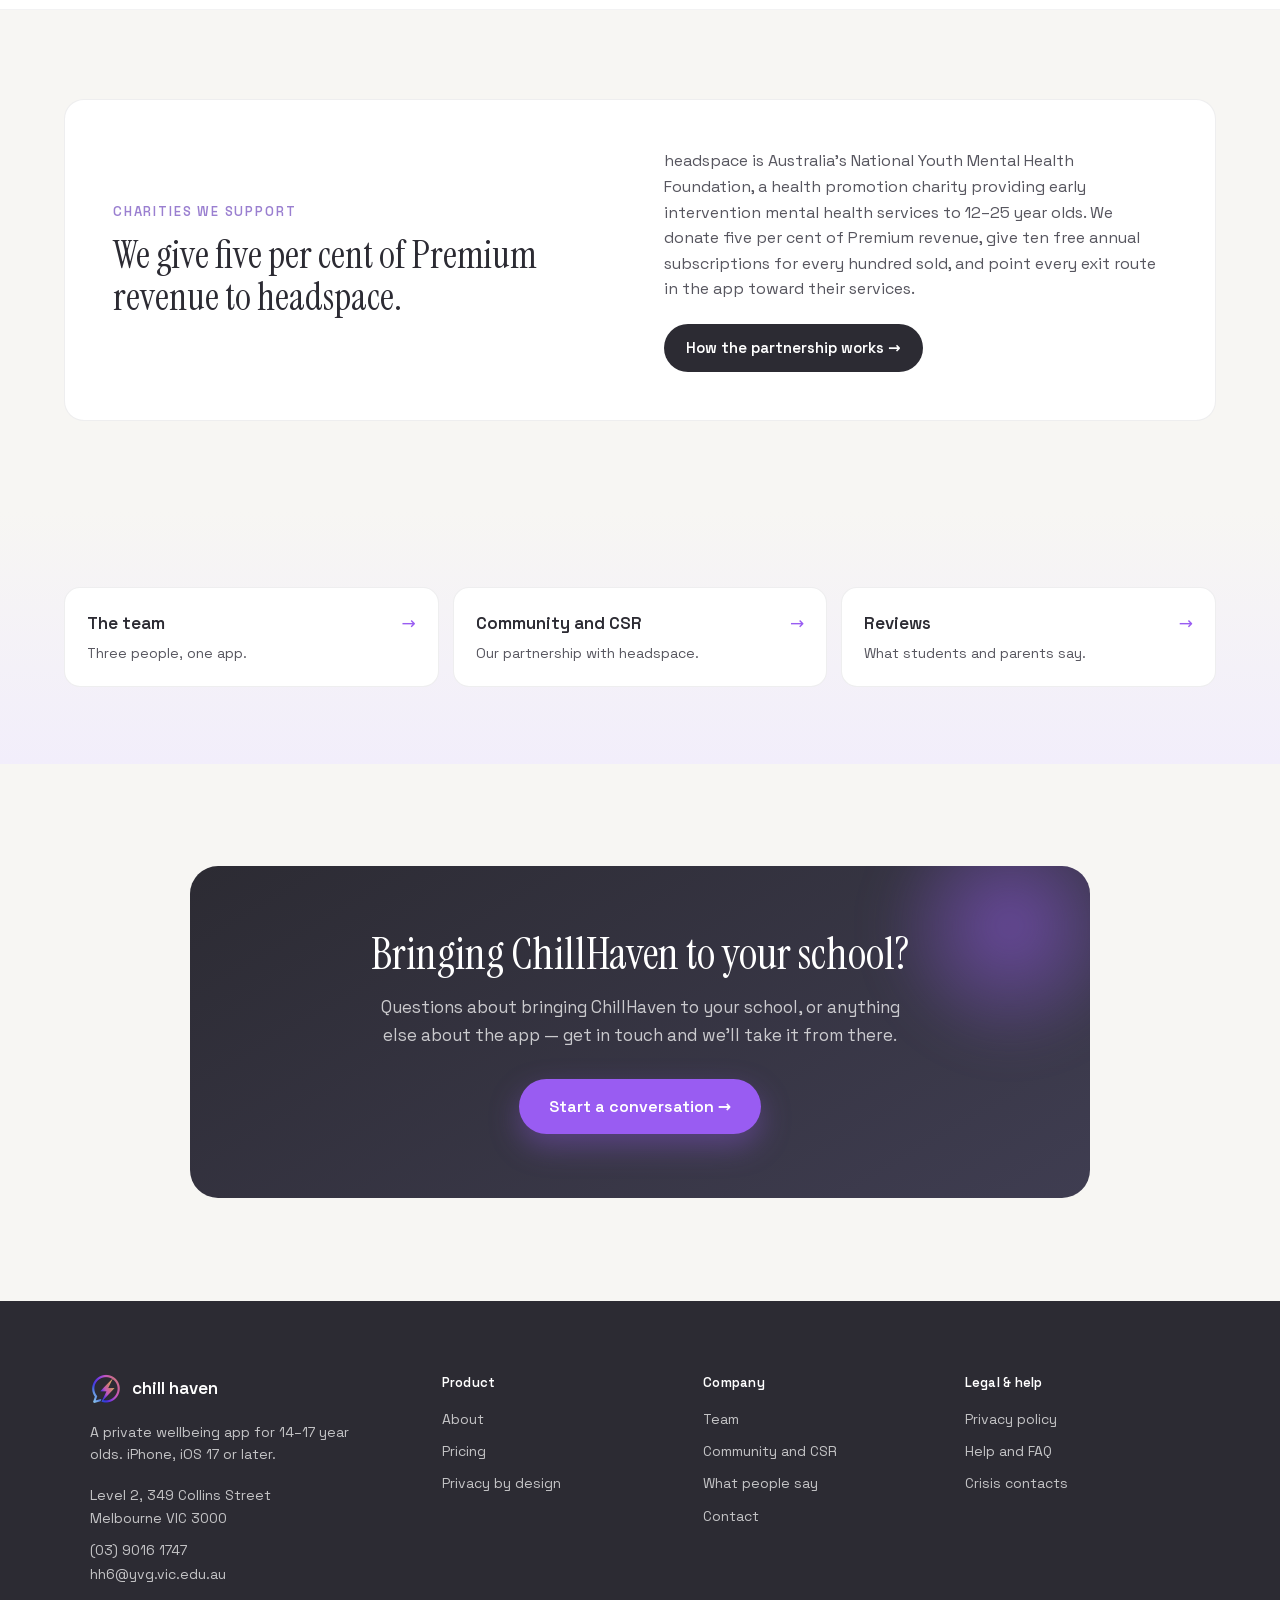
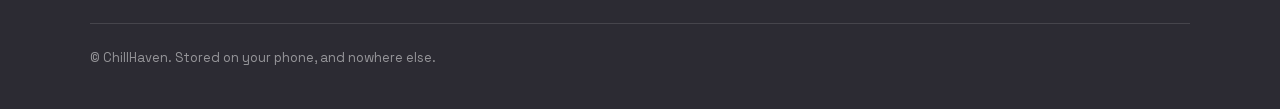
==== commit cf17ff8f: "Remove the social links until the accounts exist The Instagram, TikTok and YouTube links in every fo" ====
--- a/about.html
+++ b/about.html
@@ -284,7 +284,7 @@
         <button class="ch-menu-t" type="button">Company<svg width="10" height="7" viewBox="0 0 10 7" fill="none" aria-hidden="true"><path d="M1 1.5 5 5.5 9 1.5" stroke="currentColor" stroke-width="1.6" stroke-linecap="round" stroke-linejoin="round"/></svg></button>
         <div class="ch-menu-p">
           <p class="ch-menu-h">Company</p>
-          <div class="ch-menu-g"><a href="about.html"><span class="ch-dot">A</span><span><strong>About us</strong><em>Our story, values and mission</em></span></a><a href="team.html"><span class="ch-dot">T</span><span><strong>Team</strong><em>Three people, one app</em></span></a><a href="community.html"><span class="ch-dot">C</span><span><strong>Community and CSR</strong><em>The charity we support</em></span></a><a href="reviews.html"><span class="ch-dot">R</span><span><strong>Reviews</strong><em>What students and parents say</em></span></a><a href="support.html"><span class="ch-dot">H</span><span><strong>Help and FAQ</strong><em>Common questions, answered</em></span></a><a href="privacy.html"><span class="ch-dot">P</span><span><strong>Privacy</strong><em>Where your information goes</em></span></a></div>
+          <div class="ch-menu-g"><a href="about.html"><span class="ch-dot">A</span><span><strong>About us</strong><em>Our story, values and mission</em></span></a><a href="team.html"><span class="ch-dot">T</span><span><strong>Team</strong><em>Three people, one app</em></span></a><a href="community.html"><span class="ch-dot">C</span><span><strong>Community and CSR</strong><em>The charity we support</em></span></a><a href="reviews.html"><span class="ch-dot">R</span><span><strong>Reviews</strong><em>What students and parents say</em></span></a><a href="win.html"><span class="ch-dot">G</span><span><strong>Giveaway</strong><em>Spin the wheel, win a prize</em></span></a><a href="support.html"><span class="ch-dot">H</span><span><strong>Help and FAQ</strong><em>Common questions, answered</em></span></a><a href="privacy.html"><span class="ch-dot">P</span><span><strong>Privacy</strong><em>Where your information goes</em></span></a></div>
         </div>
       </div>
       <a class="ch-link" href="pricing.html">Pricing</a>
@@ -369,11 +369,6 @@
         <div>Level 2, 349 Collins Street<br>Melbourne VIC 3000</div>
         <div style="margin-top: 8px;"><a href="tel:+61390161747" style="color: rgba(255, 255, 255, 0.72);">(03) 9016 1747</a></div>
         <div><a href="mailto:hh6@yvg.vic.edu.au" style="color: rgba(255, 255, 255, 0.72);">hh6@yvg.vic.edu.au</a></div>
-      </div>
-      <div style="display: flex; gap: 10px; margin-top: 20px;">
-        <a href="https://www.instagram.com/chillhaven.app" aria-label="ChillHaven on Instagram" style="display: grid; place-items: center; width: 36px; height: 36px; border-radius: 11px; background: rgba(255, 255, 255, 0.08); color: rgb(255, 255, 255);"><svg width="17" height="17" viewBox="0 0 24 24" fill="none" aria-hidden="true"><rect x="3" y="3" width="18" height="18" rx="5" stroke="currentColor" stroke-width="1.8"/><circle cx="12" cy="12" r="4" stroke="currentColor" stroke-width="1.8"/><circle cx="17.4" cy="6.6" r="1.2" fill="currentColor"/></svg></a>
-        <a href="https://www.tiktok.com/@chillhaven.app" aria-label="ChillHaven on TikTok" style="display: grid; place-items: center; width: 36px; height: 36px; border-radius: 11px; background: rgba(255, 255, 255, 0.08); color: rgb(255, 255, 255);"><svg width="17" height="17" viewBox="0 0 24 24" fill="none" aria-hidden="true"><path d="M14 3v11.5a3.5 3.5 0 1 1-3.5-3.5" stroke="currentColor" stroke-width="1.8" stroke-linecap="round" stroke-linejoin="round"/><path d="M14 3c.4 2.6 2 4.2 4.6 4.5" stroke="currentColor" stroke-width="1.8" stroke-linecap="round" stroke-linejoin="round"/></svg></a>
-        <a href="https://www.youtube.com/@chillhavenapp" aria-label="ChillHaven on YouTube" style="display: grid; place-items: center; width: 36px; height: 36px; border-radius: 11px; background: rgba(255, 255, 255, 0.08); color: rgb(255, 255, 255);"><svg width="17" height="17" viewBox="0 0 24 24" fill="none" aria-hidden="true"><rect x="2.5" y="5.5" width="19" height="13" rx="4" stroke="currentColor" stroke-width="1.8"/><path d="M10.5 9.5l4.5 2.5-4.5 2.5z" fill="currentColor"/></svg></a>
       </div>
     </div>
     <div data-dc-tpl="286">
